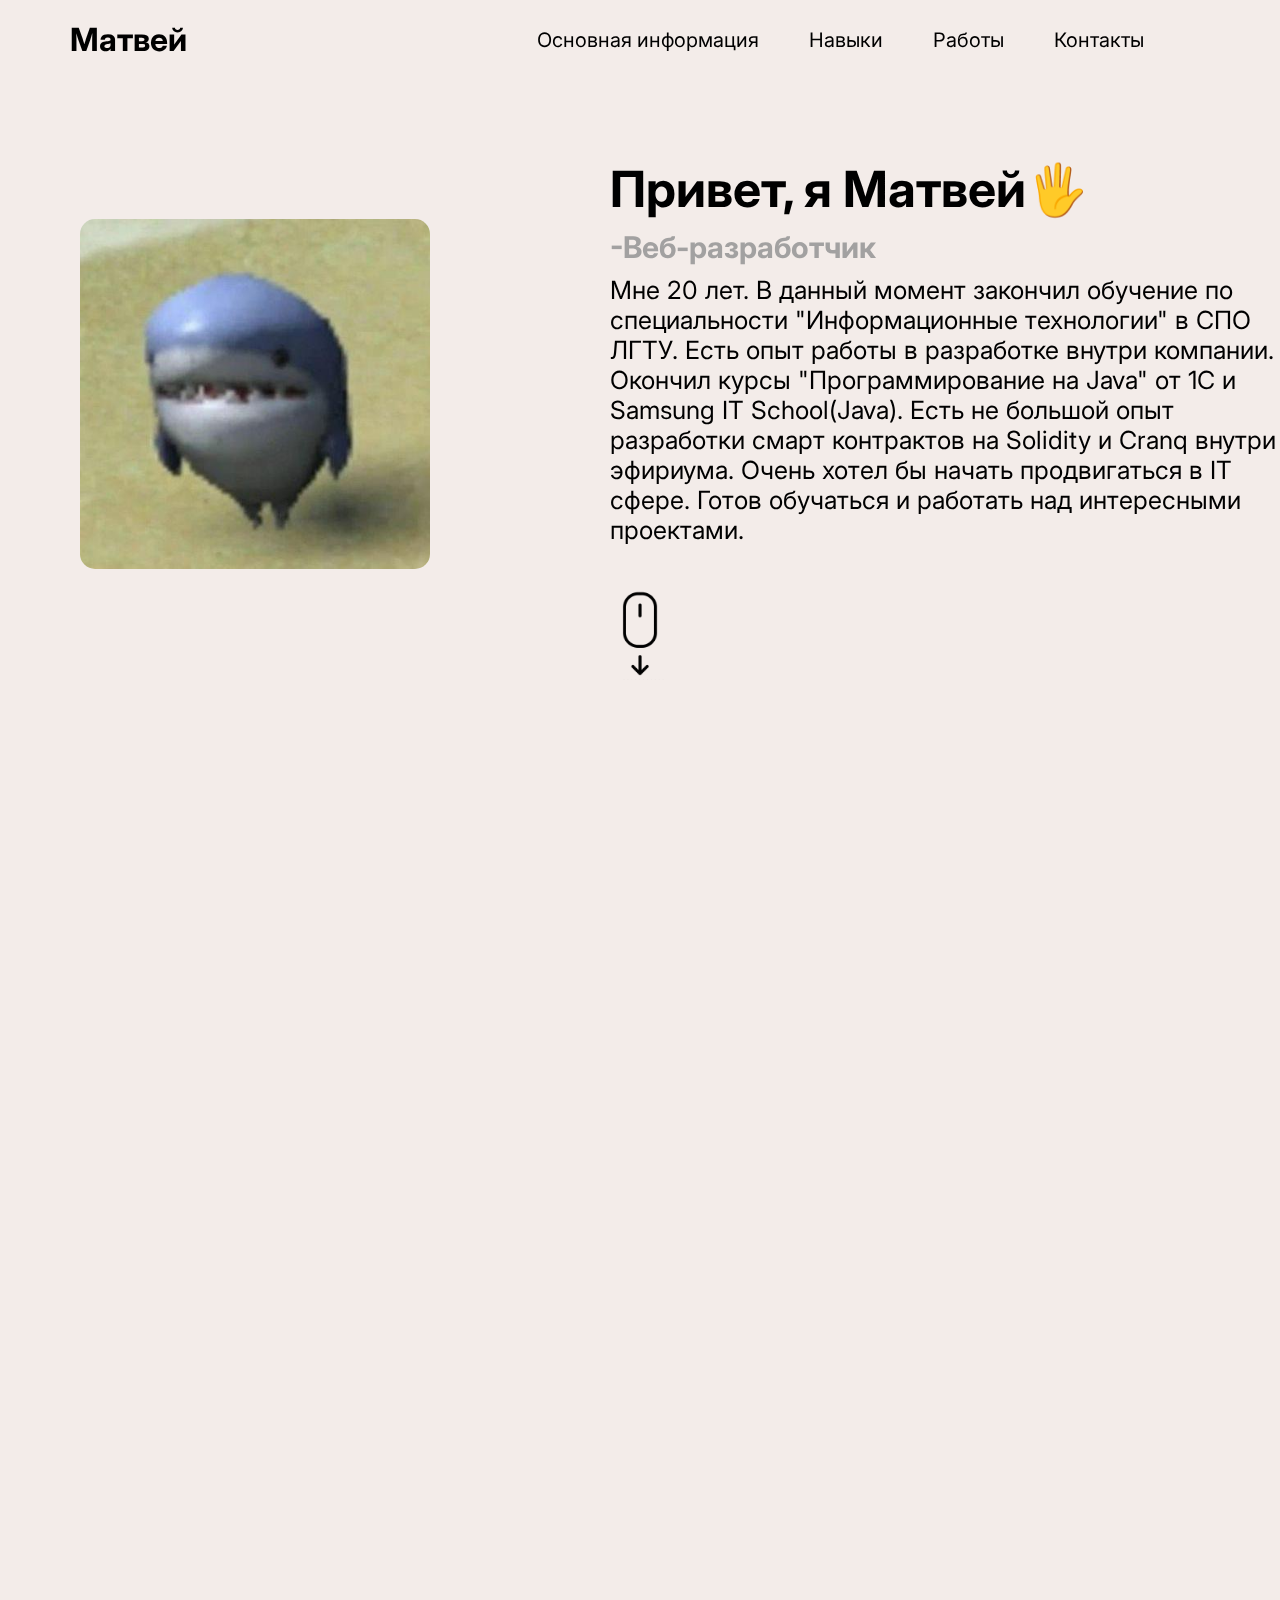
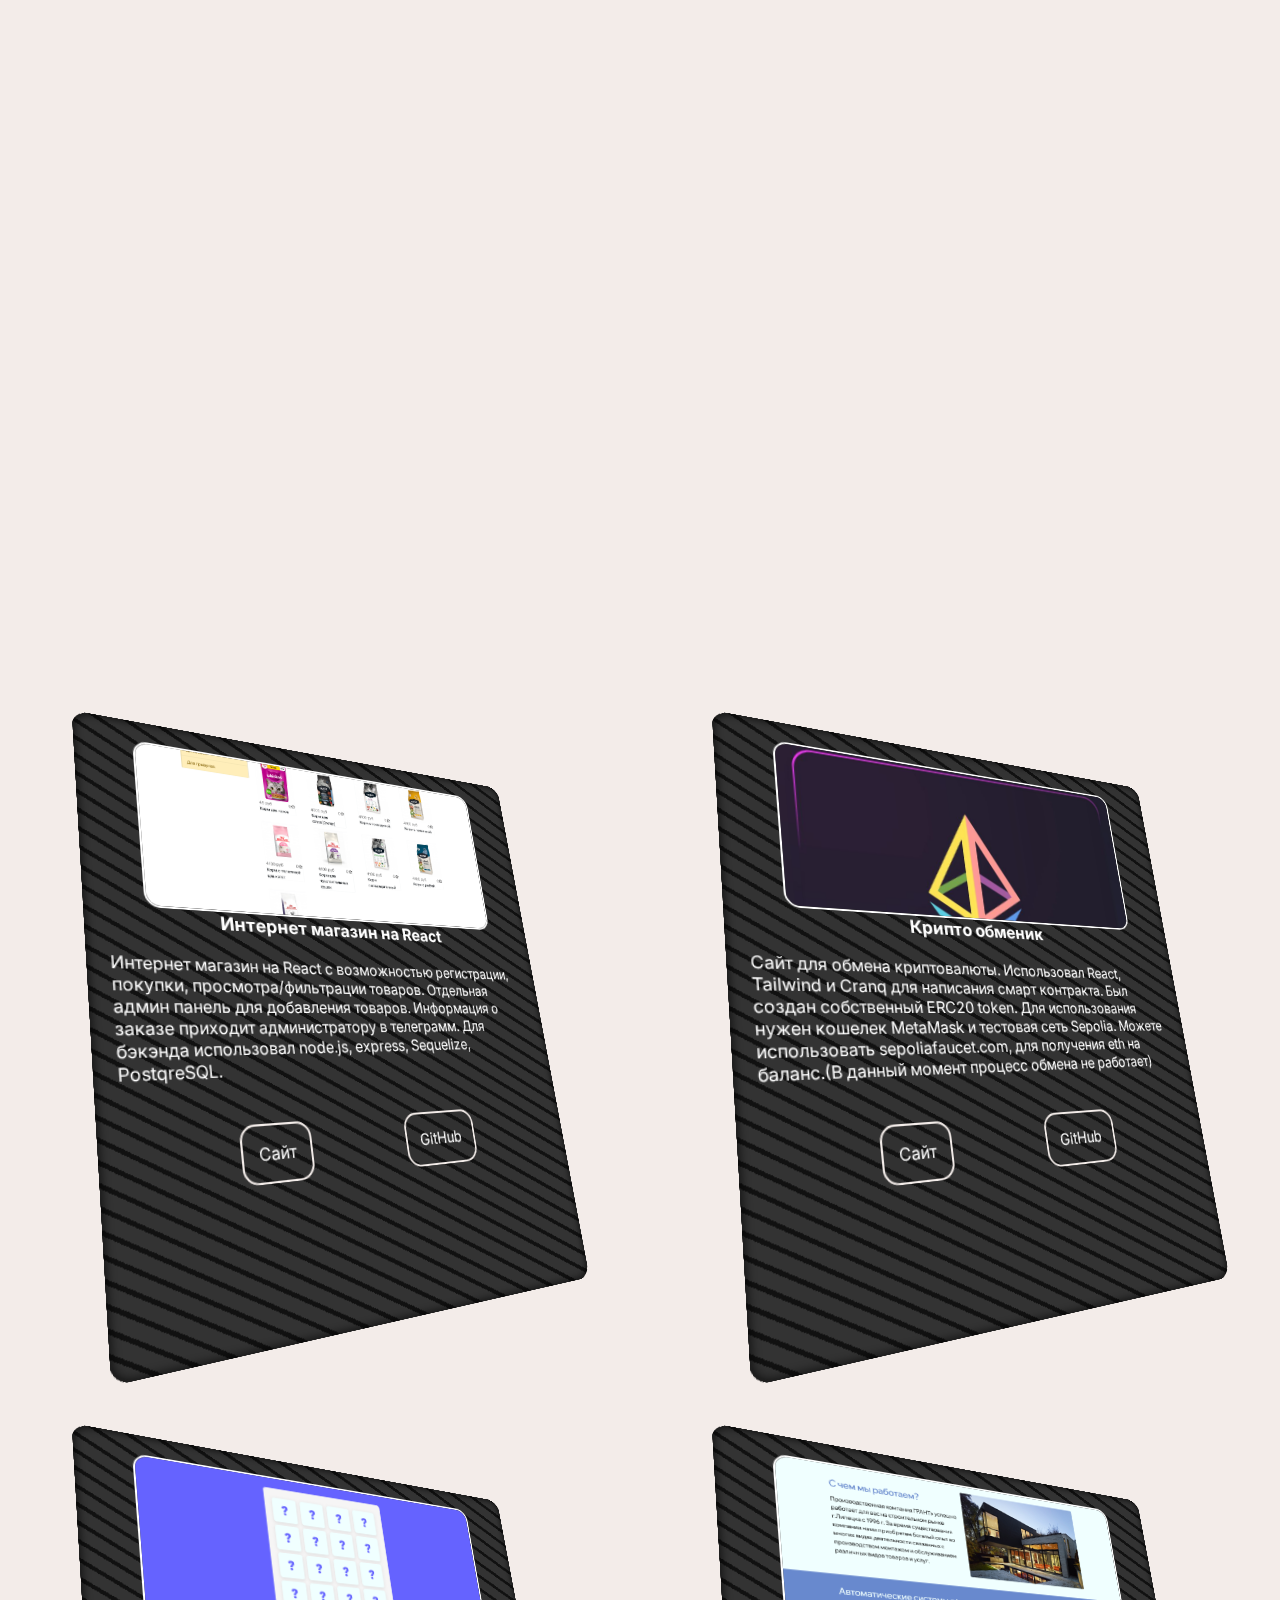
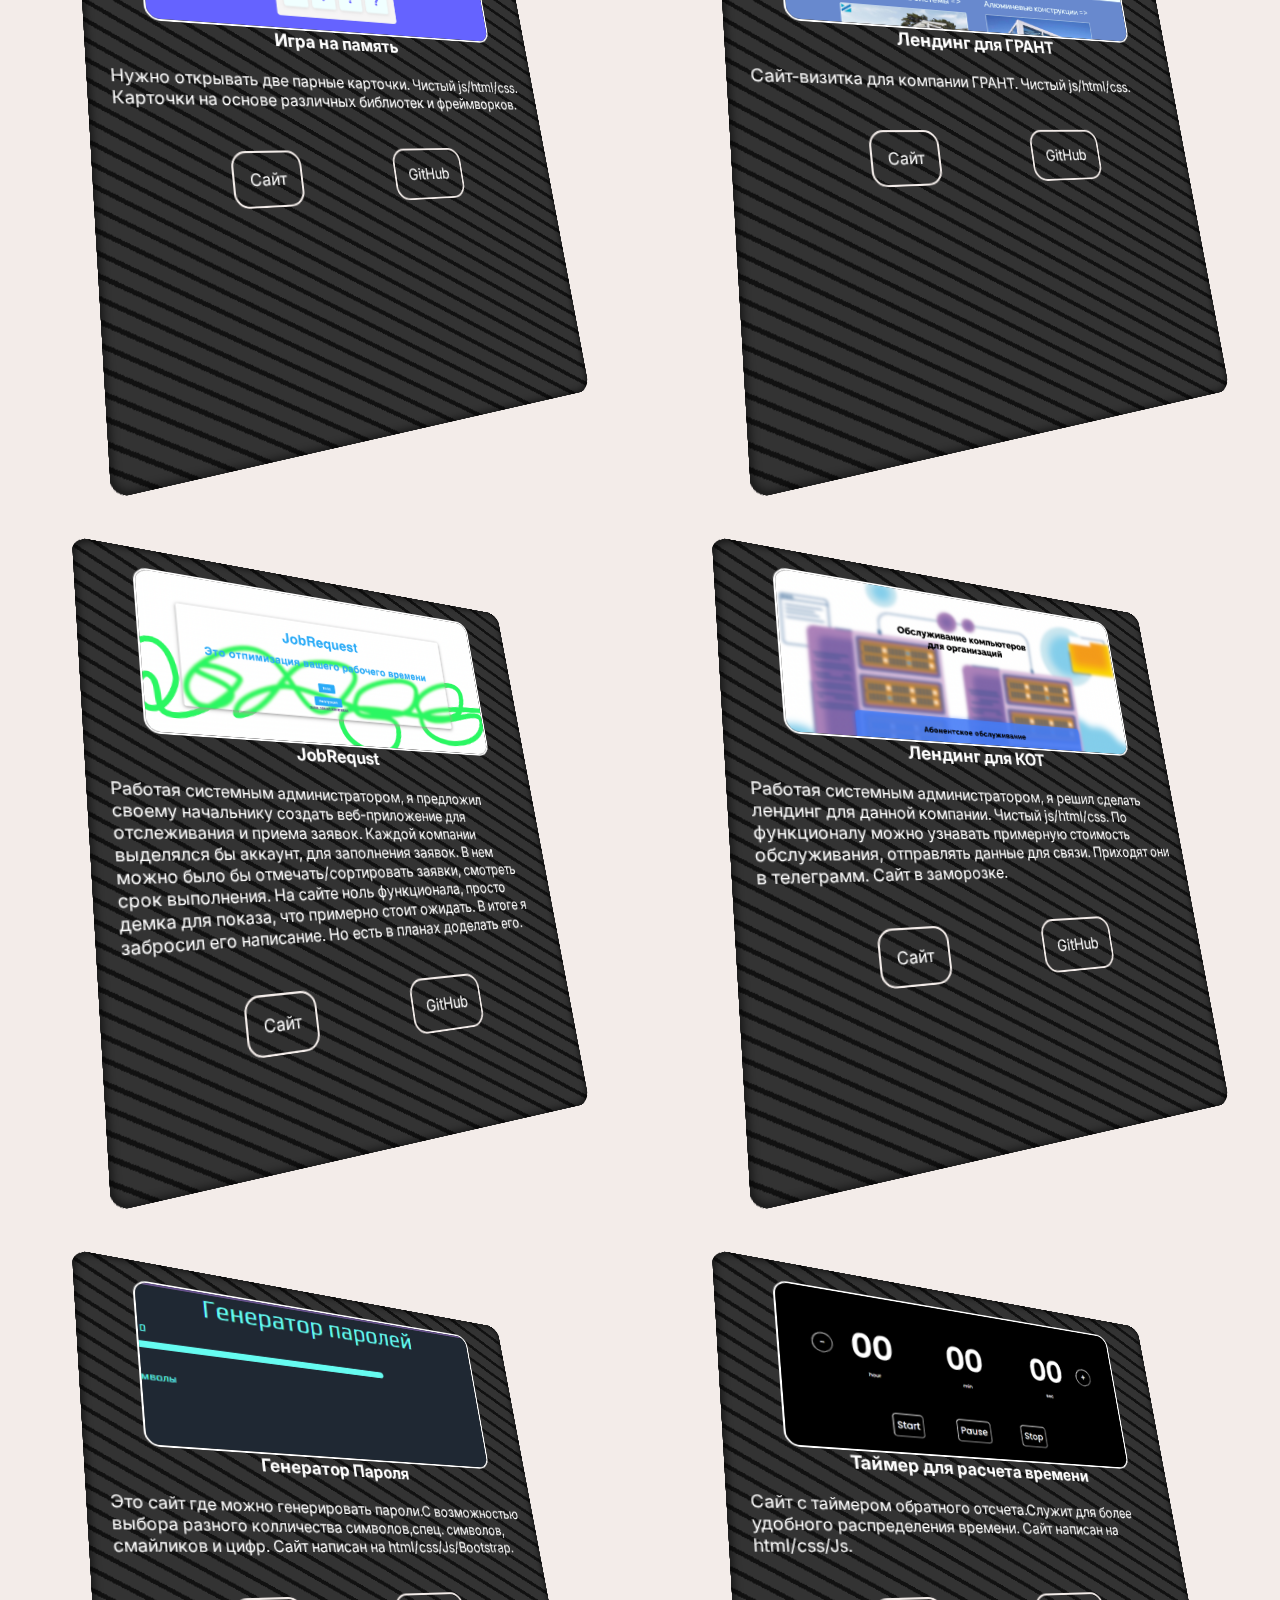
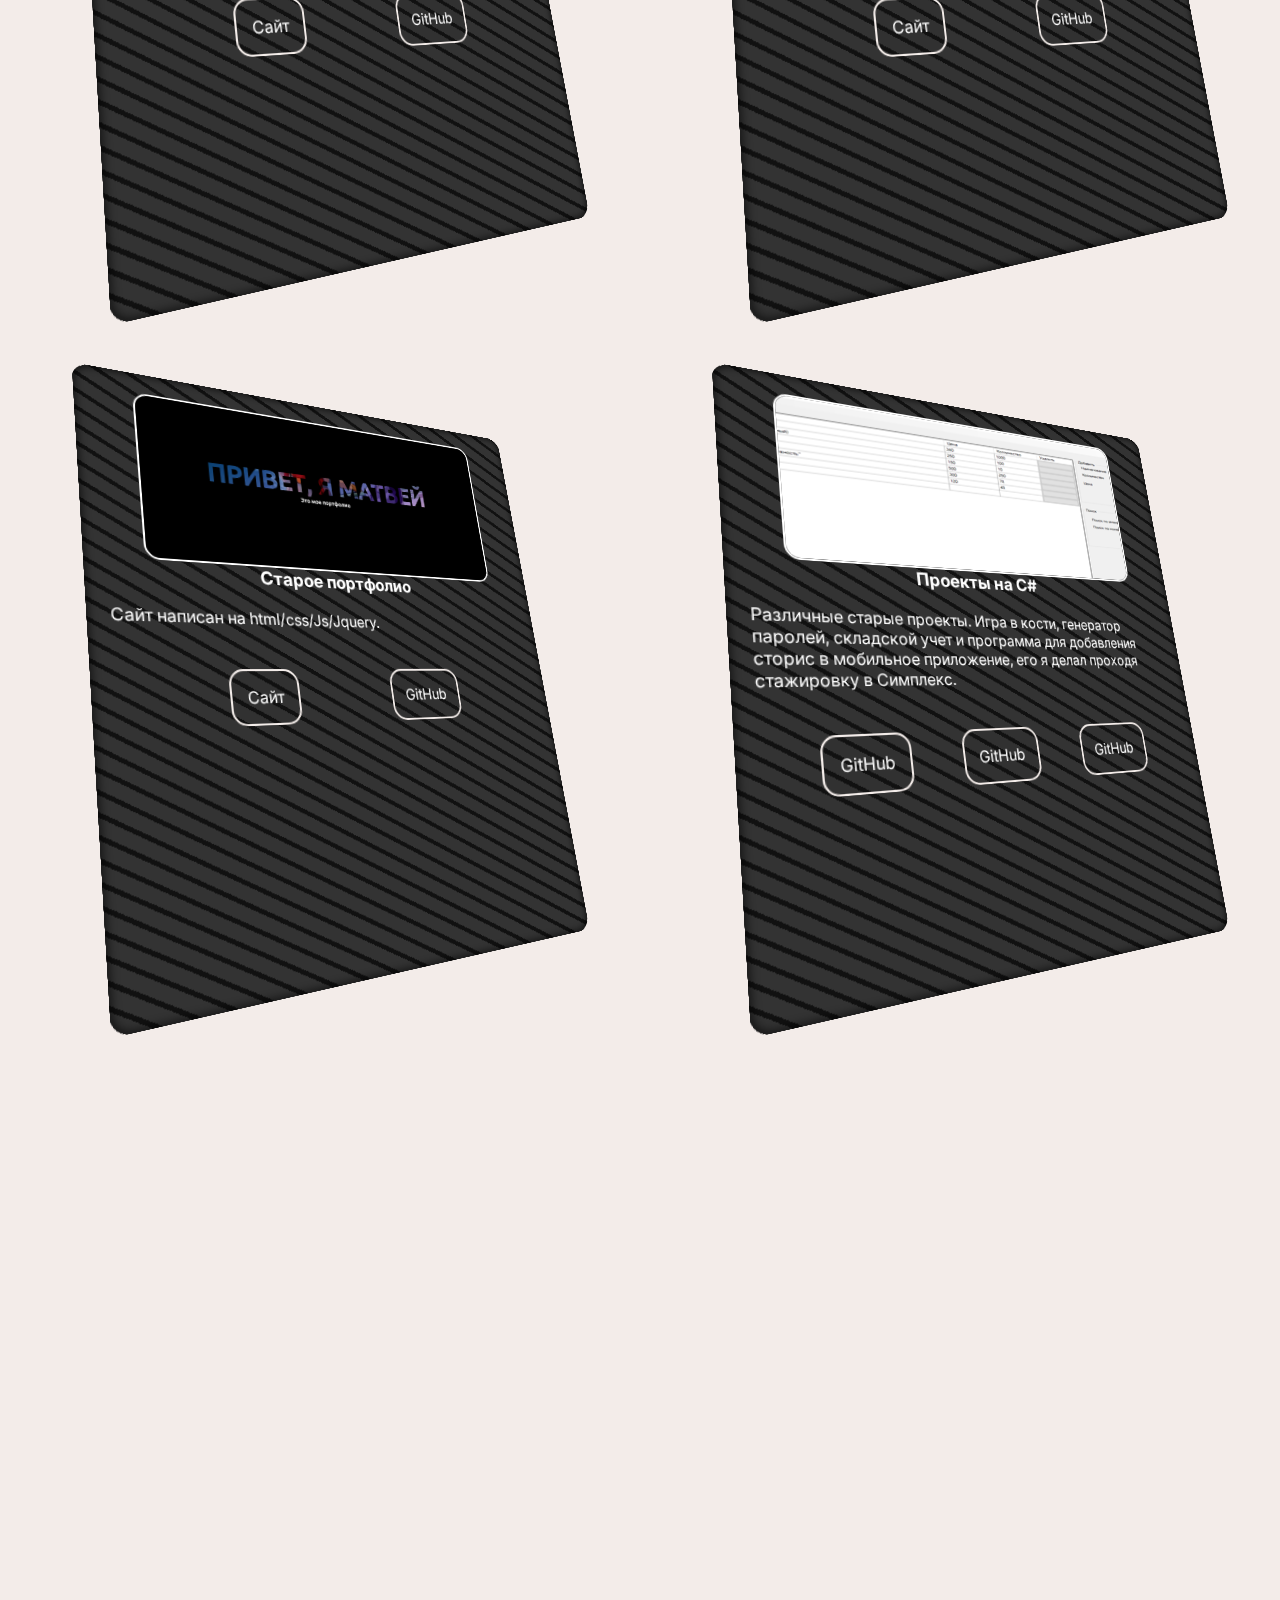
==== index.html @ d2fb476e "My portfilio" ====
<!DOCTYPE html>
<html lang="en">
    <head>
        <meta charset="UTF-8">
        <meta name="viewport" content="width=device-width, initial-scale=1.0">
        <title>Портфолио</title>
        <link rel="icon" href="/image/shark.ico" type="image/x-icon">
        <link rel="shortcut icon" href="/image/shark.ico" type="image/x-icon">
        <link rel="stylesheet" href="/style.css">
        <link rel="preconnect" href="https://fonts.googleapis.com">
        <link rel="preconnect" href="https://fonts.gstatic.com" crossorigin>
        <link href="https://fonts.googleapis.com/css2?family=Inter:wght@500&display=swap" rel="stylesheet">
        <link href="https://unpkg.com/aos@2.3.1/dist/aos.css" rel="stylesheet">
        <script src="https://unpkg.com/aos@2.3.1/dist/aos.js"></script>
    </head>
    <body>
        <header class="header"  data-aos="fade-down" >
          
          <nav class="nav">   
            <ul class="h_ul">
            <h1>Матвей</h1>
            <li class="down__line"><a href="#info" id="style-2" data-replace="Основная информация"><span>Основная информация</span></a></li>
            <li><a href="#stack" id="style-2" data-replace="Навыки"><span>Навыки</span></a></li>
            <li><a href="#petproject" id="style-2" data-replace="Работы"><span>Работы</span></a></li>
            <li><a href="#contact" id="style-2" data-replace="Контакты"><span>Контакты</span></a></li>    
        </ul>
        
      </nav>
      <div class="burger">
        <span></span>
      </div>
        
         
        </header>
        <main>
            <div class="wrapper">
                <div class="about" id="info" >
                    <div data-aos="flip-left" class="about__images">
                        <img   src="/image/shark.jpeg" alt="">
                    </div>
                    <div  data-aos="flip-right" class="about__text">
                        <h1 >Привет, я Матвей🖐️</h1>
                        <h3>-Веб-разработчик</h3>
                        <p>Мне 20 лет. В данный момент закончил обучение по специальности "Информационные технологии" в СПО ЛГТУ.
                           Есть опыт работы в разработке внутри компании. 
                           Окончил курсы "Программирование на Java" от 1С и Samsung IT School(Java).
                           Есть не большой опыт разработки смарт контрактов на Solidity и Cranq внутри эфириума. Очень хотел бы начать
                           продвигаться в IT сфере. Готов обучаться и работать над интересными проектами.</p>
                    </div>
                </div>
                <div class="images__scroll">  
                    <img src="/image/scrolldown.png" alt="">
                </div>
                <div class="stack__container">
                    <div class="stack" id="stack" >
                    <div data-aos="zoom-in" class="stack__title">
                        <h1>Навыки</h1>
                    </div>
                    <div class="card__wrapper">
                        <div  data-aos="fade-down-right" class="stackcard__web">
                         <h3>Веб</h3>
                         <ul>
                            <li> <img class="checkmark" src="/image/checkmark.png" alt=""> HTML</li>
                            <li><img class="checkmark" src="/image/checkmark.png" alt=""> CSS</li>
                            <li><img class="checkmark" src="/image/checkmark.png" alt=""> JavaScript</li>
                            <li><img class="checkmark" src="/image/checkmark.png" alt=""> React</li>
                            <li><img class="checkmark" src="/image/checkmark.png" alt=""> Bootstrap</li>
                            <li><img class="checkmark" src="/image/checkmark.png" alt=""> Jquery</li>
                         </ul>
                        </div>
                        <div data-aos="fade-down-left" class="stackcard__other">
                            <h3>Остальное</h3>
                            <ul>
                               <li><img class="checkmark" src="/image/checkmark.png" alt=""> Firebase</li>
                               <li><img class="checkmark" src="/image/checkmark.png" alt=""> Axios</li>
                               <li><img class="checkmark" src="/image/checkmark.png" alt=""> NodeJs</li>
                               <li><img class="checkmark" src="/image/checkmark.png" alt=""> SQL</li>
                               <li><img class="checkmark" src="/image/checkmark.png" alt=""> GIT</li>
                               <li><img class="checkmark" src="/image/checkmark.png" alt=""> Solidity,Cranq</li>
                               <li><img class="checkmark" src="/image/checkmark.png" alt=""> C#,WinForms</li>
                            </ul>
                        </div>
                    </div>
               
                    </div>
                </div>
                <div class="work__container" id="petproject">
                    <div data-aos="zoom-in" class="work__title">
                        <h1>Работы</h1>
                    </div>
                    <div class="card__wraper">
                        <div data-aos="fade-right"
                        data-aos-offset="300"
                        data-aos-easing="ease-in-sine" class="card-container">
                            <div class="card">
                                <img  class="clickerM" src="/image/clicker.png" alt="">
                              <h3 class="clickerM">Кликер</h3><br>
                              <p class="clickerM">Игра кликер на React с возможностью регистрации, прокачки уровня, просмотра 
                                статистики игроков. В роли БД использовался Firebase.</p>
                                <div class="button__card">
                                    <a target="_blank" href="https://dmitee.github.io/"> Сайт </a>
                                    <a target="_blank" href="https://github.com/DMiteE/DMiteE.github.io">GitHub</a>
                                  </div>
                              <div class="layers">
                                <div class="layer"></div>
                                <div class="layer"></div>
                                <div class="layer"></div>
                                <div class="layer"></div>
                                <div class="layer"></div>
                                <div class="layer"></div>
                                <div class="layer"></div>
                                <div class="layer"></div>
                                <div class="layer"></div>
                                <div class="layer"></div>   
                              </div>
                            </div> 
                          </div>
    
                          <div data-aos="fade-left"
                          data-aos-offset="300"
                          data-aos-easing="ease-in-sine" class="card-container">
                            <div class="card">
                                <img src="/image/metCount.png" alt="">
                              <h3>Учет металла для <br>
                            пункта металлалома</h3><br>
                              <p>Веб-приложение на React для учета металла, в нем пользователь добавляет данные об принятом металле
                                , после автоматически вычисляется масса нетто, цена металла и выводится в таблицу.(Логин:qwe123123@gmail.com, 
                                Пароль:qwe123123). Создавать новых пользователей может только администратор. В роли БД использовался Firebase.</p>
                              <div class="button__card">
                                <a target="_blank" href="https://deadsssxq.github.io/">Сайт</a>
                                <a target="_blank" href="https://github.com/deadsssxq/deadsssxq.github.io">GitHub</a>
                              </div>
                              <div class="layers">
                                <div class="layer"></div>
                                <div class="layer"></div>
                                <div class="layer"></div>
                                <div class="layer"></div>
                                <div class="layer"></div>
                                <div class="layer"></div>
                                <div class="layer"></div>
                                <div class="layer"></div>
                                <div class="layer"></div>
                                <div class="layer"></div>   
                              </div>
                            </div> 
                          </div>
    
    
                          <div class="card-container">
                            <div class="card">
                                <img src="/image/shopimage/mainpagecard.png" alt="">
                              <h3>Интернет магазин
                              на React</h3><br>
                              <p>Интернет магазин на React с возможностью регистрации, покупки, просмотра/фильтрации товаров.
                                 Отдельная админ панель для добавления товаров. Информация о заказе приходит
                                 администратору в телеграмм. Для бэкэнда использовал node.js, express, Sequelize, PostqreSQL.</p>
                                <div class="button__card">
                                    <a  href="/petshop.html">Сайт</a>
                                    <a target="_blank" href="https://github.com/DMiteE/PetShop">GitHub</a>
                                  </div>
                              <div class="layers">
                                <div class="layer"></div>
                                <div class="layer"></div>
                                <div class="layer"></div>
                                <div class="layer"></div>
                                <div class="layer"></div>
                                <div class="layer"></div>
                                <div class="layer"></div>
                                <div class="layer"></div>
                                <div class="layer"></div>
                                <div class="layer"></div>   
                              </div>
                            </div> 
                          </div>
    
                          <div class="card-container">
                            <div class="card">
                                <img src="/image/сryptos.jpeg" alt="">
                              <h3>Крипто обменик</h3><br>
                              <p>Сайт для обмена криптовалюты. Использовал React, Tailwind и Cranq для написания смарт 
                                контракта. Был создан собственный ERC20 token. Для использования нужен кошелек
                                 MetaMask и тестовая сеть Sepolia. Можете использовать sepoliafaucet.com, для 
                                 получения eth на баланс.(В данный момент процесс обмена не работает)
                              </p>
                                <div class="button__card">
                                    <a target="_blank" href="https://dmitee.github.io/Cryptos/">Сайт</a>
                                    <a target="_blank" href="https://github.com/DMiteE/Cryptos">GitHub</a>
                                  </div>
                              <div class="layers">
                                <div class="layer"></div>
                                <div class="layer"></div>
                                <div class="layer"></div>
                                <div class="layer"></div>
                                <div class="layer"></div>
                                <div class="layer"></div>
                                <div class="layer"></div>
                                <div class="layer"></div>
                                <div class="layer"></div>
                                <div class="layer"></div>   
                              </div>
                            </div> 
                          </div>
    
                          <div class="card-container">
                            <div class="card">
                                <img src="/image/memorygame.png" alt="">
                              <h3>Игра на память</h3><br>
                              <p>Нужно открывать две парные карточки. Чистый js/html/css. Карточки на основе различных
                                библиотек и фреймворков.
                              </p>
                                <div class="button__card">
                                    <a target="_blank" href="https://dmitee.github.io/Memory-Game/">Сайт</a>
                                    <a target="_blank" href="https://github.com/DMiteE/Memory-Game">GitHub</a>
                                  </div>
                              <div class="layers">
                                <div class="layer"></div>
                                <div class="layer"></div>
                                <div class="layer"></div>
                                <div class="layer"></div>
                                <div class="layer"></div>
                                <div class="layer"></div>
                                <div class="layer"></div>
                                <div class="layer"></div>
                                <div class="layer"></div>
                                <div class="layer"></div>   
                              </div>
                            </div> 
                          </div>
                          <div class="card-container">
                            <div class="card">
                                <img src="/image/grant.png" alt="">
                              <h3>Лендинг для ГРАНТ</h3><br>
                              <p>Сайт-визитка для компании ГРАНТ. Чистый js/html/css.
                              </p>
                                <div class="button__card">
                                    <a target="_blank" href="https://dmitee.github.io/Grant-site/">Сайт</a>
                                    <a target="_blank" href="https://github.com/DMiteE/Grant-site">GitHub</a>
                                  </div>
                              <div class="layers">
                                <div class="layer"></div>
                                <div class="layer"></div>
                                <div class="layer"></div>
                                <div class="layer"></div>
                                <div class="layer"></div>
                                <div class="layer"></div>
                                <div class="layer"></div>
                                <div class="layer"></div>
                                <div class="layer"></div>
                                <div class="layer"></div>   
                              </div>
                            </div> 
                          </div>
                          <div class="card-container">
                            <div class="card">
                                <img src="/image/JobRequest.png" alt="">
                              <h3>JobRequst</h3><br>
                              <p>Работая системным администратором, я предложил своему начальнику создать веб-приложение для 
                                отслеживания и приема заявок. Каждой компании выделялся бы аккаунт, для заполнения заявок.
                                 В нем можно было бы отмечать/сортировать заявки, смотреть срок выполнения. На сайте ноль функционала, просто демка для показа, 
                                что примерно стоит ожидать. В итоге я забросил его написание. Но есть в планах доделать его.

                              </p>
                                <div class="button__card">
                                    <a target="_blank" href="https://dmitee.github.io/JobRequstForKOT_demo/">Сайт</a>
                                    <a target="_blank" href="https://github.com/DMiteE/JobRequstForKOT_demo">GitHub</a>
                                  </div>
                              <div class="layers">
                                <div class="layer"></div>
                                <div class="layer"></div>
                                <div class="layer"></div>
                                <div class="layer"></div>
                                <div class="layer"></div>
                                <div class="layer"></div>
                                <div class="layer"></div>
                                <div class="layer"></div>
                                <div class="layer"></div>
                                <div class="layer"></div>   
                              </div>
                            </div> 
                          </div>
                          <div class="card-container">
                            <div class="card">
                                <img src="/image/KOT.png" alt="">
                              <h3>Лендинг для КОТ</h3><br>
                              <p>Работая системным администратором, я решил сделать лендинг для данной компании. Чистый js/html/css.
                                 По функционалу можно узнавать примерную стоимость 
                                обслуживания, отправлять данные для связи. Приходят они в телеграмм. Сайт в заморозке.
                              </p>
                                <div class="button__card">
                                    <a target="_blank" href="https://dmitee.github.io/kot_landing/">Сайт</a>
                                    <a target="_blank" href="https://github.com/DMiteE/kot_landing">GitHub</a>
                                  </div>
                              <div class="layers">
                                <div class="layer"></div>
                                <div class="layer"></div>
                                <div class="layer"></div>
                                <div class="layer"></div>
                                <div class="layer"></div>
                                <div class="layer"></div>
                                <div class="layer"></div>
                                <div class="layer"></div>
                                <div class="layer"></div>
                                <div class="layer"></div>   
                              </div>
                            </div> 
                          </div>
                          <div class="card-container">
                            <div class="card">
                                <img src="/image/passgen.png" alt="">
                              <h3>Генератор Пароля</h3><br>
                              <p>Это сайт где можно генерировать пароли.С возможностью выбора разного 
                                колличества символов,спец. символов, смайликов и цифр. Сайт написан на html/css/Js/Bootstrap.
                              </p>
                                <div class="button__card">
                                    <a target="_blank" href="https://dmitee.github.io/passGens/">Сайт</a>
                                    <a target="_blank" href="https://github.com/DMiteE/passGens">GitHub</a>
                                  </div>
                              <div class="layers">
                                <div class="layer"></div>
                                <div class="layer"></div>
                                <div class="layer"></div>
                                <div class="layer"></div>
                                <div class="layer"></div>
                                <div class="layer"></div>
                                <div class="layer"></div>
                                <div class="layer"></div>
                                <div class="layer"></div>
                                <div class="layer"></div>   
                              </div>
                            </div> 
                          </div>
                          <div class="card-container">
                            <div class="card">
                                <img src="/image/timerimage.png" alt="">
                              <h3>Таймер для расчета времени</h3><br>
                              <p>Сайт с таймером обратного отсчета.Служит для более удобного распределения времени. Сайт написан на html/css/Js.
                              </p>
                                <div class="button__card">
                                    <a target="_blank" href="https://dmitee.github.io/TimeManage/">Сайт</a>
                                    <a target="_blank" href="https://github.com/DMiteE/TimeManage">GitHub</a>
                                  </div>
                              <div class="layers">
                                <div class="layer"></div>
                                <div class="layer"></div>
                                <div class="layer"></div>
                                <div class="layer"></div>
                                <div class="layer"></div>
                                <div class="layer"></div>
                                <div class="layer"></div>
                                <div class="layer"></div>
                                <div class="layer"></div>
                                <div class="layer"></div>   
                              </div>
                            </div> 
                          </div>

                          <div class="card-container">
                            <div class="card">
                                <img src="/image/oldportfolio.png" alt="">
                              <h3>Старое портфолио</h3><br>
                              <p>Сайт написан на html/css/Js/Jquery.
                              </p>
                                <div class="button__card">
                                    <a target="_blank" href="https://dmitee.github.io/Portfolio/">Сайт</a>
                                    <a target="_blank" href="https://github.com/DMiteE/Portfolio">GitHub</a>
                                  </div>
                              <div class="layers">
                                <div class="layer"></div>
                                <div class="layer"></div>
                                <div class="layer"></div>
                                <div class="layer"></div>
                                <div class="layer"></div>
                                <div class="layer"></div>
                                <div class="layer"></div>
                                <div class="layer"></div>
                                <div class="layer"></div>
                                <div class="layer"></div>   
                              </div>
                            </div> 
                          </div>

                          <div class="card-container">
                            <div class="card">
                                <img src="/image/warehouse.png" alt="">
                              <h3>Проекты на C#</h3><br>
                              <p>Различные старые проекты. Игра в кости, генератор паролей, складской 
                                учет и программа для добавления сторис в мобильное приложение,
                                 его я делал проходя стажировку в Симплекс. 
                              </p>
                                <div class="button__card">
                         
                                    <a target="_blank" href="https://github.com/DMiteE/PassGen">GitHub</a>
                                    <a target="_blank" href="https://github.com/DMiteE/Dice">GitHub</a>
                                    <a target="_blank" href="https://github.com/DMiteE/Warehouse">GitHub</a>
                                  </div>
                              <div class="layers">
                                <div class="layer"></div>
                                <div class="layer"></div>
                                <div class="layer"></div>
                                <div class="layer"></div>
                                <div class="layer"></div>
                                <div class="layer"></div>
                                <div class="layer"></div>
                                <div class="layer"></div>
                                <div class="layer"></div>
                                <div class="layer"></div>   
                              </div>
                            </div> 
                          </div>

                    </div>
                </div>
               
                <div data-aos="zoom-out-up" class="contact__wrapper" id="contact" >
                    <div class="contact__text">
                        <h1>Контакты</h1>
                        <p>Ниже представлена моя контактная информация. Предпочитаемым способом связи является телеграмм.</p>
                    </div>
                    <div class="line"></div>
                    <div class="contact" id="contact">
                        <ul>
                            <li><a href="https://t.me/sharkyy1" target="_blank">@Telegram</a></li>
                            <li><a href="#">matveychernaev21@gmail.com</a></li>
                            <li><a href="https://github.com/DMiteE" target="_blank">GitHub</a></li>
                        </ul>
                    </div>              
                  
                </div>
                
               
            </div>
            
        </main>
        <script src="/script.js"></script>
    </body>
    <script>
        AOS.init();
    </script>
   
</html>
---- style.css ----
*{
    font-family: 'Inter', sans-serif;
    margin: 0px;
    padding: 0px;
    box-sizing: border-box;
}

:root {
    --main-width: 1200px;
  }

body{
    background: #F3ECE9;

}
header{
    max-width: var(--main-width);
    margin: 0px auto;
    margin-top: 20px;
    display: flex;
    justify-content: space-between;
    align-items: flex-end;
}


header h1{
    display: inline;
    margin-right: 300px;
    margin-left: 70px;

}

.open{
    display: flex !important;
}

header li{
    list-style-type: none;
    cursor: pointer;
    display: flex;
    margin-left: 50px;
}

header a{
    list-style-type: none;
    text-decoration: none;
    font-size: 20px;
    color: #000;
    
}
header a {
    overflow: hidden;
    position: relative;
    display: inline-block;
  }
  
  header  a::before,
  header a::after {
    content: '';
    position: absolute;
    width: 100%;
    left: 0;
  }
  header  a::before {
    background-color: #000000;
    height: 2px;
    bottom: 0;
    transform-origin: 100% 50%;
    transform: scaleX(0);
    transition: transform .3s cubic-bezier(0.76, 0, 0.24, 1);
  }
  header a::after {
    content: attr(data-replace);
    height: 100%;
    top: 0;
    transform-origin: 100% 50%;
    transform: translate3d(200%, 0, 0);
    transition: transform .3s cubic-bezier(0.76, 0, 0.24, 1);
    color: #000000;
  }
  
  header a:hover::before {
    transform-origin: 0% 50%;
    transform: scaleX(1);
  }
  header a:hover::after {
    transform: translate3d(0, 0, 0);
  }
  
  header  a span {
    display: inline-block;
    transition: transform .3s cubic-bezier(0.76, 0, 0.24, 1);
  }
  
  header  a:hover span {
    transform: translate3d(-200%, 0, 0);
  }

.h_ul{
    padding-left: 0;
    display: flex;
    justify-content: space-between;
    align-items: center;
}

.burger{
    display: none;
    position: relative;
    z-index: 51;
    align-items: center;
    justify-content: flex-end;
    width: 30px;
    height: 18px;
}

.burger span{
    height: 2px;
    width: 80%;
    transform: scale(1);
    background-color:#000;
}

.burger::before, .burger::after{
    content: "";
    position: absolute;
    height: 2px;
    width: 100%;
    background-color:#000;
    transition: all 0.3s ease 0s;
}
.burger::before{
    top: 0;
}
.burger::after{
    bottom:0;
}
.burger.active span{
    transform: scale(0);
}

.burger.active::before{
    top:50%;
    transform: rotate(-45deg) translate(0,-50%);
}

.burger.active::after{
    bottom:50%;
    transform: rotate(45deg) translate(0,50%);
}



.circle img {
    margin: 0 auto;
    width: 70px; 
    height: 70px;
    object-fit: cover;
}
.circle{
    width: 100px; 
    height: 100px;
    border-radius: 50%;
    -moz-border-radius: 50%;
    -webkit-border-radius: 50%;
    -khtml-border-radius: 50%;
}
.about{
    max-width: var(--main-width);
    margin: 0px auto;
    margin-top: 100px;
    display: flex;
}
.about__images img{
    width: 350px;
    justify-self: center;
    border-radius: 15px;
    background-size: cover;
    box-shadow: inset 0 0 0 9px rgb(255 255 255/ 30%);
    order: 1;
    animation: img_animate 6s ease-in-out infinite 1s;
}

@keyframes img_animate {
    0%{
        border-radius: 60% 40% 30% 70%/60% 30% 70% 40%
    }
    50%{
        border-radius: 30% 60% 70% 40%/50% 60% 30% 60%
    }
    100%{
        border-radius: 60% 40% 30% 70%/60% 30% 70% 40%
    }
    
}

.about__images{
    display: inline;
    margin: 60px 80px 0px 80px;
}

.about__text{
    display: inline;
    margin: 0px 0px 0px 100px;
}
.about__text h1{
    margin-bottom: 10px;
    font-size: 50px;
}
.about__text h3{
    margin-bottom: 10px;
    font-size: 30px;
    color: rgba(152, 152, 152, 0.897);
}
.about__text a{
    color: #000;
}
.about__text p{
    font-size: 25px;
}
.images__scroll{
    margin-bottom: 200px;
}

.images__scroll img{
    width: 100px;
    position: relative;
    display: flex;
    margin: 0 auto;
    justify-content: center;
    align-items: center;
    margin-top: 10px;
    animation: jump .7s linear alternate infinite;
}

@keyframes jump {
    0%   {transform: translate3d(0,0,0)}
    40%  {transform: translate3d(0,10%,0)}
    100% {transform: translate3d(0,50%,0)}
  }

.stack__container{


}
.top__burger {
    position: relative;
    top: 400px;
}

.stack{
    max-width: var(--main-width);
    margin: 0px auto;
    margin-top: 100px;
    display:flex;
    flex-direction: column
}

.stack__title h1{
    font-size: 40px;
    margin-bottom: 100px;
}
.stack__title{
    position: relative;
    margin: 0 auto;
    justify-content: center;
    align-items: center;
}

.card__background img{
    filter: invert(0.1);
    width: 250px;
    height: 200px;
    
}
.card__wrapper{
    display: inline-flex;
    position: relative;
}

.stackcard__web{
    width: 500px;
    height: 320px;
    background: rgb(25, 25, 25);
    background-image:linear-gradient(rgba(255, 255, 255, 0.075), rgba(255, 255, 255, 0.021)),
    url(/image/Grid_3.png);
    background-size: cover;
    border-radius: 20px;
    margin-right: 200px;
}

.stackcard__other{
    width: 500px;
    height: 320px;
    background: rgb(25, 25, 25);
    background-image:linear-gradient(rgba(255, 255, 255, 0.075), rgba(255, 255, 255, 0.021)),
    url(/image/Grid_3.png);
    background-size: cover;
    border-radius: 20px
}

.stackcard__web:hover,.stackcard__other:hover{
    box-shadow: 0 0 20px rgba(0, 0, 0, 0.551);
}

.stackcard__web h3{
    color:#F3ECE9;
    font-size:30px;
    position: relative;
    margin: 0 auto;
    justify-content: center;
    align-items: center;
    display: flex;
    margin: 10px 0px 10px 0px;
}

.stackcard__other h3{
    color:#F3ECE9;
    font-size:30px;
    position: relative;
    margin: 0 auto;
    justify-content: center;
    align-items: center;
    display: flex;
    margin: 10px 0px 10px 0px;
}

.stackcard__web li, .stackcard__other li{
    list-style-type: none;
    color: #F3ECE9;
    font-size: 25px;
    margin-left: 20px;
}

.checkmark{
    width: 30px;
    filter: invert(1);
    position: relative;
    top: 6px;
}

.work__container{
    max-width: var(--main-width);
    margin: 0px auto;
    margin-top: 100px;
    display:flex;
    flex-direction: column

}
.card-container {
    perspective: 50em;
    margin-top: 30px;
    margin-bottom: 100px;
    margin-left: 60px;
    .card:nth-child(1) {
      --bi: repeating-linear-gradient(30deg, #111 0 0.25em, #333 0 1em);
    }
    .card:nth-child(2) {
      --bi: linear-gradient(#555 5em, #0000 3em),
        linear-gradient(60deg, #880e4f, #1a237e);
    }
  }
  
  .card {
    position: relative;
    width: 507px;
    height: 583px;
    padding: 20px;
    color: #fff;
    transform: rotateY(30deg) rotateX(15deg);
    transform-style: preserve-3d;
    transition: transform 1s;
  
    &:hover {
      transform: rotateY(4deg) rotateX(4deg);
    }
  }
  
  .layers {
    position: absolute;
    left: 0;
    top: 0;
    width: 100%;
    height: 100%;
    transform-style: preserve-3d;
    z-index: -1;
  }
  
  .layer {
    position: absolute;
    left: 0;
    top: 0;
    width: 100%;
    height: 100%;
    border-radius: 1em;
    background-image: var(--bi);
    transform: translateZ(var(--tz));
    box-shadow: 0 0 0.5em #000d inset;
  
    .layer:last-child {
      box-shadow: 0 0 0.5em #000d inset, 0 0 5px #000;
    }
  }

  .card button{
    width: 80px;
    height: 40px;
    border-radius: 20px;
    border-color: #F3ECE9;
    background:#0000000b;
    margin: 12px;
  }
  .button__card a{
    color:#F3ECE9;
    text-decoration: none;
    border: 2px solid white;
    padding: 15px;
    border-radius: 15px;
    border-color: #F3ECE9;
    background:#0000000b;
  }
  .card a{
    color: white;

  }
  .clickerM{
    margin-top: 80px;
  }

  .button__card{
    width: 467px;
    display: inline-flex;
    position: relative;
    justify-content: space-evenly;
}

  .card a:hover{
    background:#F3ECE9;
    color:rgb(25, 25, 25);
    border-color: rgb(25, 25, 25);
  }
  
  .card p{
    margin-bottom: 40px;
  }

  .card img{
    width: 400px;
    height: 170px;
    object-fit: cover;
    border: 2px solid white;
    border-radius: 15px;
    display: flex;
    margin: 0px auto;
  }

  .card h3{
    position: relative;
    margin: 0 auto;
    justify-content: center;
    align-items: center;
    display: flex;
    
  }
  
  .work__title{
    position: relative;
    margin: 0 auto;
  }

  .work__title h1{
    font-size: 40px;
    margin-bottom: 80px; 
  }
  .card__wraper{
    display: inline-flex;
    position: relative;
    flex-wrap: wrap;
    justify-content: space-around;
  }

  .slider__wrapper{
    max-width: var(--main-width);
    margin: 0 auto;
    margin-top: 50px;
  }
  .info__wrapper{
    max-width: var(--main-width);
    margin: 0 auto;
    margin-top: 50px;
  }
  .swiper-button-next, .swiper-button-prev {
  
    color: black;
}

  .swiper {
    width: 100%;
    height: 100%;
  }

  .swiper-slide {
    text-align: center;
    font-size: 18px;
    background:#F3ECE9;
    display: flex;
    justify-content: center;
    align-items: center;
  }

  .swiper-slide img {
    display: block;
    width: 100%;
    height: 100%;
    object-fit: cover;
    border-radius: 20px
  }

  .swiper {
    margin-left: auto;
    margin-right: auto;
  }
  .line {
    border-bottom: 2px solid black; 
    width: 80%;
    margin: 0 auto;
   }

  .contact__wrapper{
    max-width: var(--main-width);
    margin: 0 auto;
    margin-top: 200px;
  }

  .contact__text {
    position: relative;
    display: flex;
    margin: 0 auto;
    justify-content: center;
    align-items: center;
    flex-direction: column;
  }
  .contact__text h1{
    margin-bottom: 50px;
  }
  .contact__text p{
    font-size: 20px;
    margin-bottom: 20px;
  }

  .contact ul{
    padding-left: 0;
    display: flex;
    justify-content: space-evenly;
    align-items: center;
  }
  .contact li{
    list-style-type: none;
    display:inline;
    margin-bottom: 50px;
    margin-top: 20px;
  }

  .contact a{
    text-decoration: none;
    color: black;
    font-size: 20px;
  }


@media all and (min-width: 1024px) and (max-width: 1280px) { 
    :root {
        --main-width: 1280px;
      }
}

@media all and (min-width: 768px) and (max-width: 1024px) {
    :root {
        --main-width: 1024;
      }
      .burger{
        display: flex;
      }
      header h1{
        display: none;
      }
      .nav{
        display: none;
        z-index: 50;
        flex-direction: column;
        position: fixed;
        width: 92vw;
        height: 100vh;
        top: 0;
        bottom: 0;
        left: -10px;
        right: 30px;
        z-index: 50;
        padding: 50px 40px;
        background: #F3ECE9;
        animation: burgerAnimation 0.4s;
        margin-bottom: 500px;
      }
      .nav ul{
        flex-direction: column;
    
      }
      @keyframes burgerAnimation {
        from{opacity: 0}
        to {opacity: 1}
      }
      .about{
        max-width: var(--main-width);
        margin: 0px auto;
        margin-top: 10px;
        display: flex;
        flex-wrap: wrap;
        flex-direction: column;
        align-content: space-around;
        align-items: center;
        }
        .about__text {
            display: inline;
            margin: 0px 50px 0px 50px;
        }
        .about__text h1{
            font-size: 50px;
        }
        .about__text p{
            font-size: 30px;
        }
        .about__images img {
            width: 300px;
        }
        .card__wrapper {
            display: inline-flex;
            position: relative;
            flex-direction: column;
            flex-wrap: nowrap;
            align-content: flex-start;
        }
        .stackcard__web {
            width: 450px;
            margin: 0px auto;
            margin-bottom: 20px;
        }
        .stackcard__other {
            width: 450px;
            margin: 0px auto;
        }
        .stack__title h1 {
            font-size: 40px;
            margin-bottom: 50px;
        }
        .images__scroll {
            margin-bottom: 100px;
        }
        .contact ul {
            padding-left: 0;
            display: flex;
            flex-wrap: wrap;
            flex-direction: column;
        }
        .contact__text p {
            font-size: 20px;
            margin-bottom: 20px;
            margin-left: 10px;
            margin-right: 10px;
        }
 }

@media all and (min-width: 480px) and (max-width: 768px) {
    :root {
        --main-width: 768px;
      }
      .burger{
        display: flex;
      }
      header h1{
        display: none;
      }
      
      .nav{
        display: none;
        z-index: 50;
        flex-direction: column;
        position: fixed;
        width: 92vw;
        height: 100vh;
        top: 0;
        bottom: 0;
        left: -10px;
        right: 30px;
        z-index: 50;
        padding: 50px 40px;
        background: #F3ECE9;
        animation: burgerAnimation 0.4s;
        margin-bottom: 500px;
      }
      .nav ul{
        flex-direction: column;
    
      }
      @keyframes burgerAnimation {
        from{opacity: 0}
        to {opacity: 1}
      }
    
      .about{
        max-width: var(--main-width);
        margin: 0px auto;
        margin-top: 10px;
        display: flex;
        flex-wrap: wrap;
        flex-direction: column;
        align-content: space-around;
        align-items: center;
        }
        .about__text {
            display: inline;
            margin: 0px 50px 0px 50px;
        }
        .about__text h1{
            font-size: 50px;
        }
        .about__text p{
            font-size: 20px;
        }
        .about__images img {
            width: 200px;
        }
        .card__wrapper {
            display: inline-flex;
            position: relative;
            flex-direction: column;
            flex-wrap: nowrap;
            align-content: flex-start;
        }
        .stackcard__web {
            width: 450px;
            margin: 0px auto;
            margin-bottom: 20px;
        }
        .stackcard__other {
            width: 450px;
            margin: 0px auto;
        }
        .stack__title h1 {
            font-size: 40px;
            margin-bottom: 50px;
        }
        .images__scroll {
            margin-bottom: 100px;
        }
        .contact ul {
            padding-left: 0;
            display: flex;
            flex-wrap: wrap;
            flex-direction: column;
        }
        .contact__text p {
            font-size: 20px;
            margin-bottom: 20px;
            margin-left: 10px;
            margin-right: 10px;
        }
 }

@media all and (max-width: 480px) { 
    :root {
        --main-width: 480px;
      }

      .burger{
        display: flex;
      }
      header h1{
        display: none;
      }
      .nav{
        display: none;
        z-index: 50;
        flex-direction: column;
        position: fixed;
        width: 92vw;
        height: 100vh;
        top: 0;
        bottom: 0;
        left: -10px;
        right: 30px;
        z-index: 50;
        padding: 50px 40px;
        background: #F3ECE9;
        animation: burgerAnimation 0.4s;
        margin-bottom: 500px;
      }
      .nav ul{
        flex-direction: column;
    
      }
      @keyframes burgerAnimation {
        from{opacity: 0}
        to {opacity: 1}
      }
    .about{
    max-width: var(--main-width);
    margin: 0px auto;
    margin-top: 10px;
    display: flex;
    flex-wrap: wrap;
    flex-direction: column;
    align-content: space-around;
    align-items: center;
    }
    .about__text {
        display: inline;
        margin: 0px 20px 0px 20px;
    }
    .about__text h1{
        font-size: 35px;
    }
    .about__text p{
        font-size: 20px;
    }
    .about__images img {
        width: 200px;
    }
    .card__wrapper {
        display: inline-flex;
        position: relative;
        flex-direction: column;
        flex-wrap: nowrap;
        align-content: flex-start;
    }
    .stackcard__web {
        width: 250px;
        margin: 0px auto;
        margin-bottom: 20px;
    }
    .stackcard__other {
        width: 250px;
        margin: 0px auto;
    }
    .stack__title h1 {
        font-size: 40px;
        margin-bottom: 50px;
    }
    .images__scroll {
        margin-bottom: 100px;
    }
    .contact ul {
        padding-left: 0;
        display: flex;
        flex-wrap: wrap;
        flex-direction: column;
    }
    .contact__text p {
        font-size: 20px;
        margin-bottom: 20px;
        margin-left: 10px;
        margin-right: 10px;
    }
    .card {
        position: relative;
        width: 300px;
        height: 583px;
        padding: 20px;
        color: #fff;
        transform: rotateY(30deg) rotateX(15deg);
        transform-style: preserve-3d;
        transition: transform 1s;
    }
    .card-container {
        margin-left: 10px;
    }
    .card img {
        width: 260px;
        height: 150px;
        object-fit: cover;
        border: 2px solid white;
        border-radius: 15px;
        display: flex;
        margin: 0px auto;
    }
    .button__card {
        width: 260px;

    }
}

@media all and (max-width: 380px) { 
    :root {
        --main-width: 480px;
      }

      .burger{
        display: flex;
      }
      header h1{
        display: none;
      }
      .nav{
        display: none;
        z-index: 50;
        flex-direction: column;
        position: fixed;
        width: 100vw;
        height: 100vh;
        top: 0;
        bottom: 0;
        left: -25px;
        right: 30px;
        z-index: 50;
        padding: 50px 40px;
        background: #F3ECE9;
        animation: burgerAnimation 0.4s;
        margin-bottom: 500px;
      }
      .nav ul{
        flex-direction: column;
    
      }
      @keyframes burgerAnimation {
        from{opacity: 0}
        to {opacity: 1}
      }
    .about{
    max-width: var(--main-width);
    margin: 0px auto;
    margin-top: 10px;
    display: flex;
    flex-wrap: wrap;
    flex-direction: column;
    align-content: space-around;
    align-items: center;
    }
    .about__text {
        display: inline;
        margin: 0px 20px 0px 20px;
    }
    .about__text h1{
        font-size: 35px;
    }
    .about__text p{
        font-size: 20px;
    }
    .about__images img {
        width: 200px;
    }
    .card__wrapper {
        display: inline-flex;
        position: relative;
        flex-direction: column;
        flex-wrap: nowrap;
        align-content: flex-start;
    }
    .stackcard__web {
        width: 250px;
        margin: 0px auto;
        margin-bottom: 20px;
    }
    .stackcard__other {
        width: 250px;
        margin: 0px auto;
    }
    .stack__title h1 {
        font-size: 40px;
        margin-bottom: 50px;
    }
    .images__scroll {
        margin-bottom: 100px;
    }
    .contact ul {
        padding-left: 0;
        display: flex;
        flex-wrap: wrap;
        flex-direction: column;
    }
    .contact__text p {
        font-size: 20px;
        margin-bottom: 20px;
        margin-left: 10px;
        margin-right: 10px;
    }
    .card {
        position: relative;
        width: 300px;
        height: 583px;
        padding: 20px;
        color: #fff;
        transform: rotateY(30deg) rotateX(15deg);
        transform-style: preserve-3d;
        transition: transform 1s;
    }
    .card-container {
        margin-left: 10px;
    }
    .card img {
        width: 260px;
        height: 150px;
        object-fit: cover;
        border: 2px solid white;
        border-radius: 15px;
        display: flex;
        margin: 0px auto;
    }
    .button__card {
        width: 260px;

    }
}

@media all and (max-width: 320px) { 
    :root {
        --main-width: 480px;
      }

      .burger{
        display: flex;
      }
      header h1{
        display: none;
      }
      .nav{
        display: none;
        z-index: 50;
        flex-direction: column;
        position: fixed;
        width: 120vw;
        height: 100vh;
        top: 0;
        bottom: 0;
        left: -60px;
        right: 30px;
        z-index: 50;
        padding: 50px 40px;
        background: #F3ECE9;
        animation: burgerAnimation 0.4s;
        margin-bottom: 500px;
      }
      .nav ul{
        flex-direction: column;
    
      }
      @keyframes burgerAnimation {
        from{opacity: 0}
        to {opacity: 1}
      }
    .about{
    max-width: var(--main-width);
    margin: 0px auto;
    margin-top: 10px;
    display: flex;
    flex-wrap: wrap;
    flex-direction: column;
    align-content: space-around;
    align-items: center;
    }
    .about__text {
        display: inline;
        margin: 0px 20px 0px 20px;
    }
    .about__text h1{
        font-size: 35px;
    }
    .about__text p{
        font-size: 20px;
    }
    .about__images img {
        width: 200px;
    }
    .card__wrapper {
        display: inline-flex;
        position: relative;
        flex-direction: column;
        flex-wrap: nowrap;
        align-content: flex-start;
    }
    .stackcard__web {
        width: 250px;
        margin: 0px auto;
        margin-bottom: 20px;
    }
    .stackcard__other {
        width: 250px;
        margin: 0px auto;
    }
    .stack__title h1 {
        font-size: 40px;
        margin-bottom: 50px;
    }
    .images__scroll {
        margin-bottom: 100px;
    }
    .contact ul {
        padding-left: 0;
        display: flex;
        flex-wrap: wrap;
        flex-direction: column;
    }
    .contact__text p {
        font-size: 20px;
        margin-bottom: 20px;
        margin-left: 10px;
        margin-right: 10px;
    }
    .card {
        position: relative;
        width: 300px;
        height: 583px;
        padding: 20px;
        color: #fff;
        transform: rotateY(30deg) rotateX(15deg);
        transform-style: preserve-3d;
        transition: transform 1s;
    }
    .card-container {
        margin-left: 10px;
    }
    .card img {
        width: 260px;
        height: 150px;
        object-fit: cover;
        border: 2px solid white;
        border-radius: 15px;
        display: flex;
        margin: 0px auto;
    }
    .button__card {
        width: 260px;

    }
}

@media all and (max-width: 200px) { 
    :root {
        --main-width: 150px;
      }

      .burger{
        display: flex;
      }
      header h1{
        display: none;
      }
      .nav{
        display: none;
        z-index: 50;
        flex-direction: column;
        position: fixed;
        width: 120vw;
        height: 100vh;
        top: 0;
        bottom: 0;
        left: -60px;
        right: 30px;
        z-index: 50;
        padding: 50px 40px;
        background: #F3ECE9;
        animation: burgerAnimation 0.4s;
        margin-bottom: 500px;
      }
      .nav ul{
        flex-direction: column;
    
      }
      @keyframes burgerAnimation {
        from{opacity: 0}
        to {opacity: 1}
      }
    .about{
    max-width: var(--main-width);
    margin: 0px auto;
    margin-top: 10px;
    display: flex;
    flex-wrap: wrap;
    flex-direction: column;
    align-content: space-around;
    align-items: center;
    }
    .about__text {
        display: inline;
        margin: 0px 20px 0px 20px;
    }
    .about__text h1{
        font-size: 10px;
    }
    .about__text p{
        font-size: 10px;
    }
    .about__images img {
        width: 50px;
    }
    .card__wrapper {
        display: inline-flex;
        position: relative;
        flex-direction: column;
        flex-wrap: nowrap;
        align-content: flex-start;
    }
    .stackcard__web {
        width: 250px;
        margin: 0px auto;
        margin-bottom: 20px;
    }
    .stackcard__other {
        width: 250px;
        margin: 0px auto;
    }
    .stack__title h1 {
        font-size: 40px;
        margin-bottom: 50px;
    }
    .images__scroll {
        margin-bottom: 100px;
    }
    .contact ul {
        padding-left: 0;
        display: flex;
        flex-wrap: wrap;
        flex-direction: column;
    }
    .contact__text p {
        font-size: 20px;
        margin-bottom: 20px;
        margin-left: 10px;
        margin-right: 10px;
    }
    .card {
        position: relative;
        width: 300px;
        height: 583px;
        padding: 20px;
        color: #fff;
        transform: rotateY(30deg) rotateX(15deg);
        transform-style: preserve-3d;
        transition: transform 1s;
    }
    .card-container {
        margin-left: 10px;
    }
    .card img {
        width: 260px;
        height: 150px;
        object-fit: cover;
        border: 2px solid white;
        border-radius: 15px;
        display: flex;
        margin: 0px auto;
    }
    .button__card {
        width: 260px;

    }
}
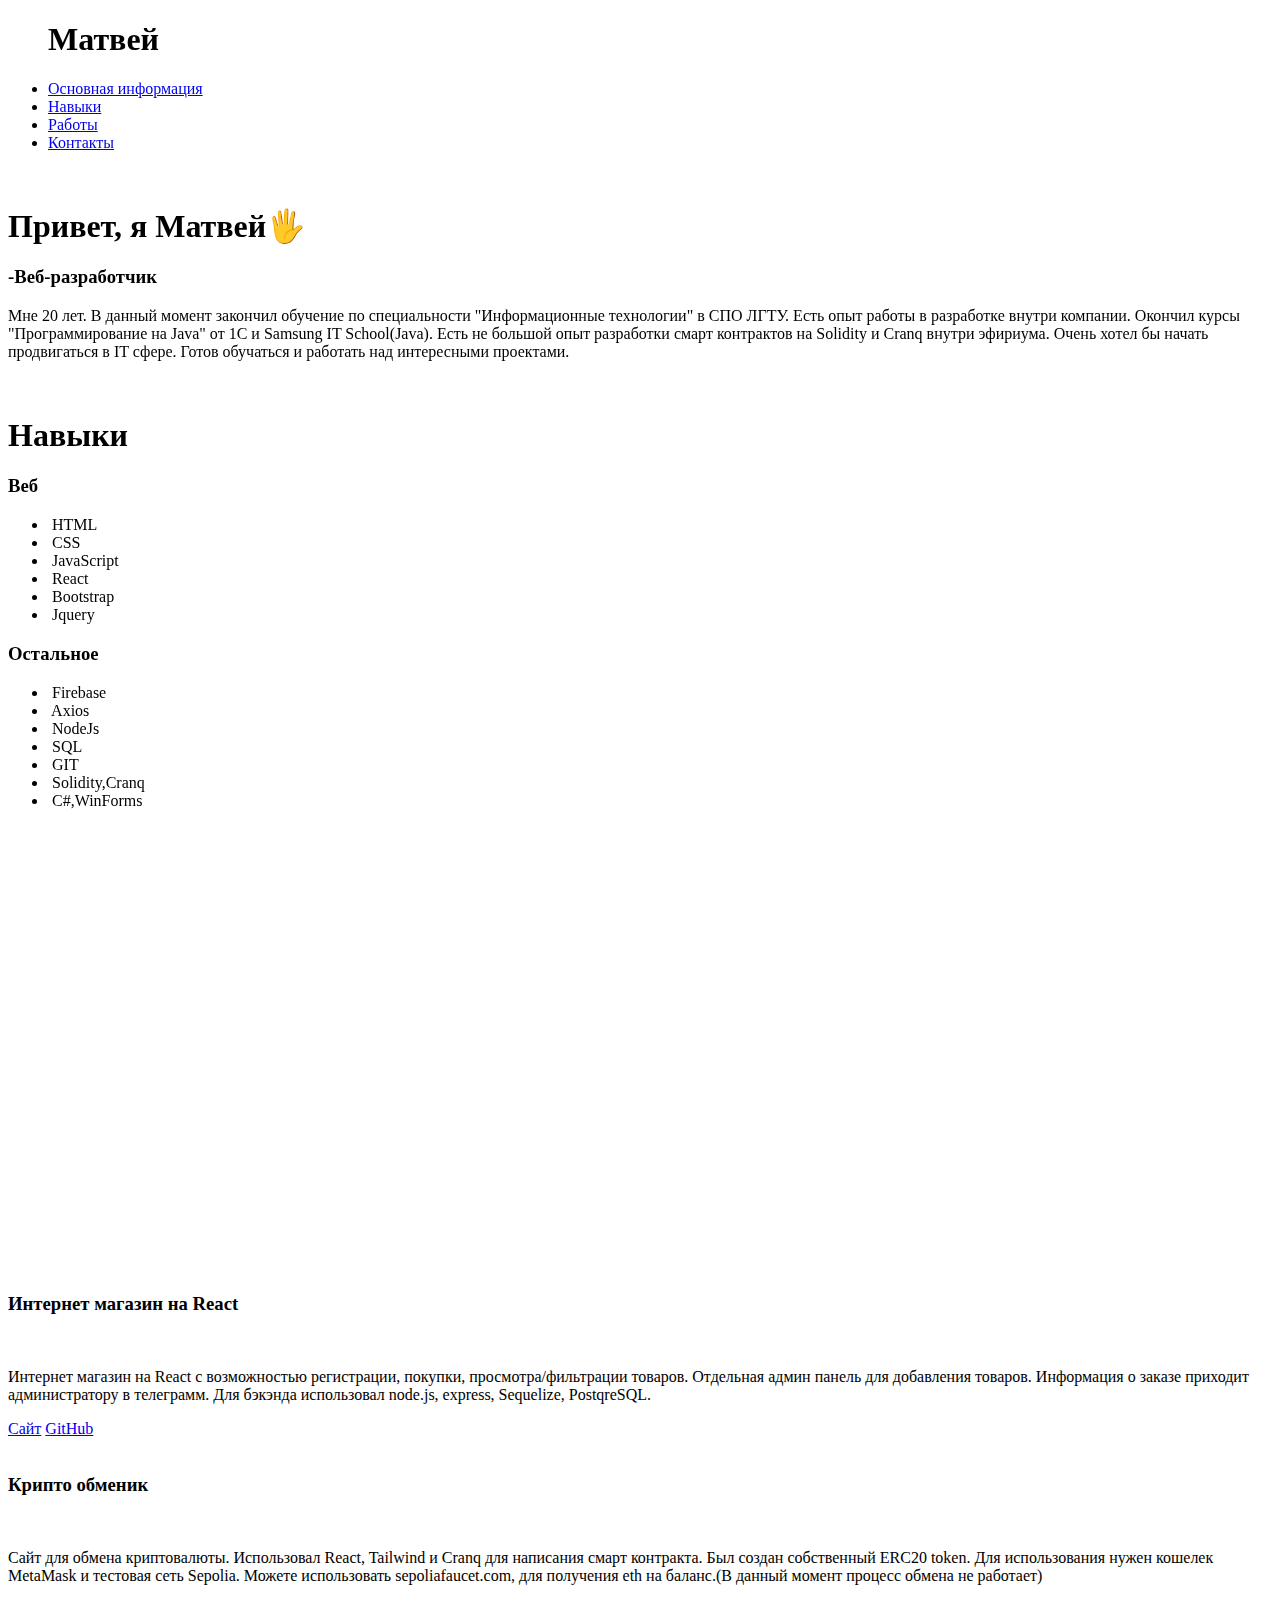
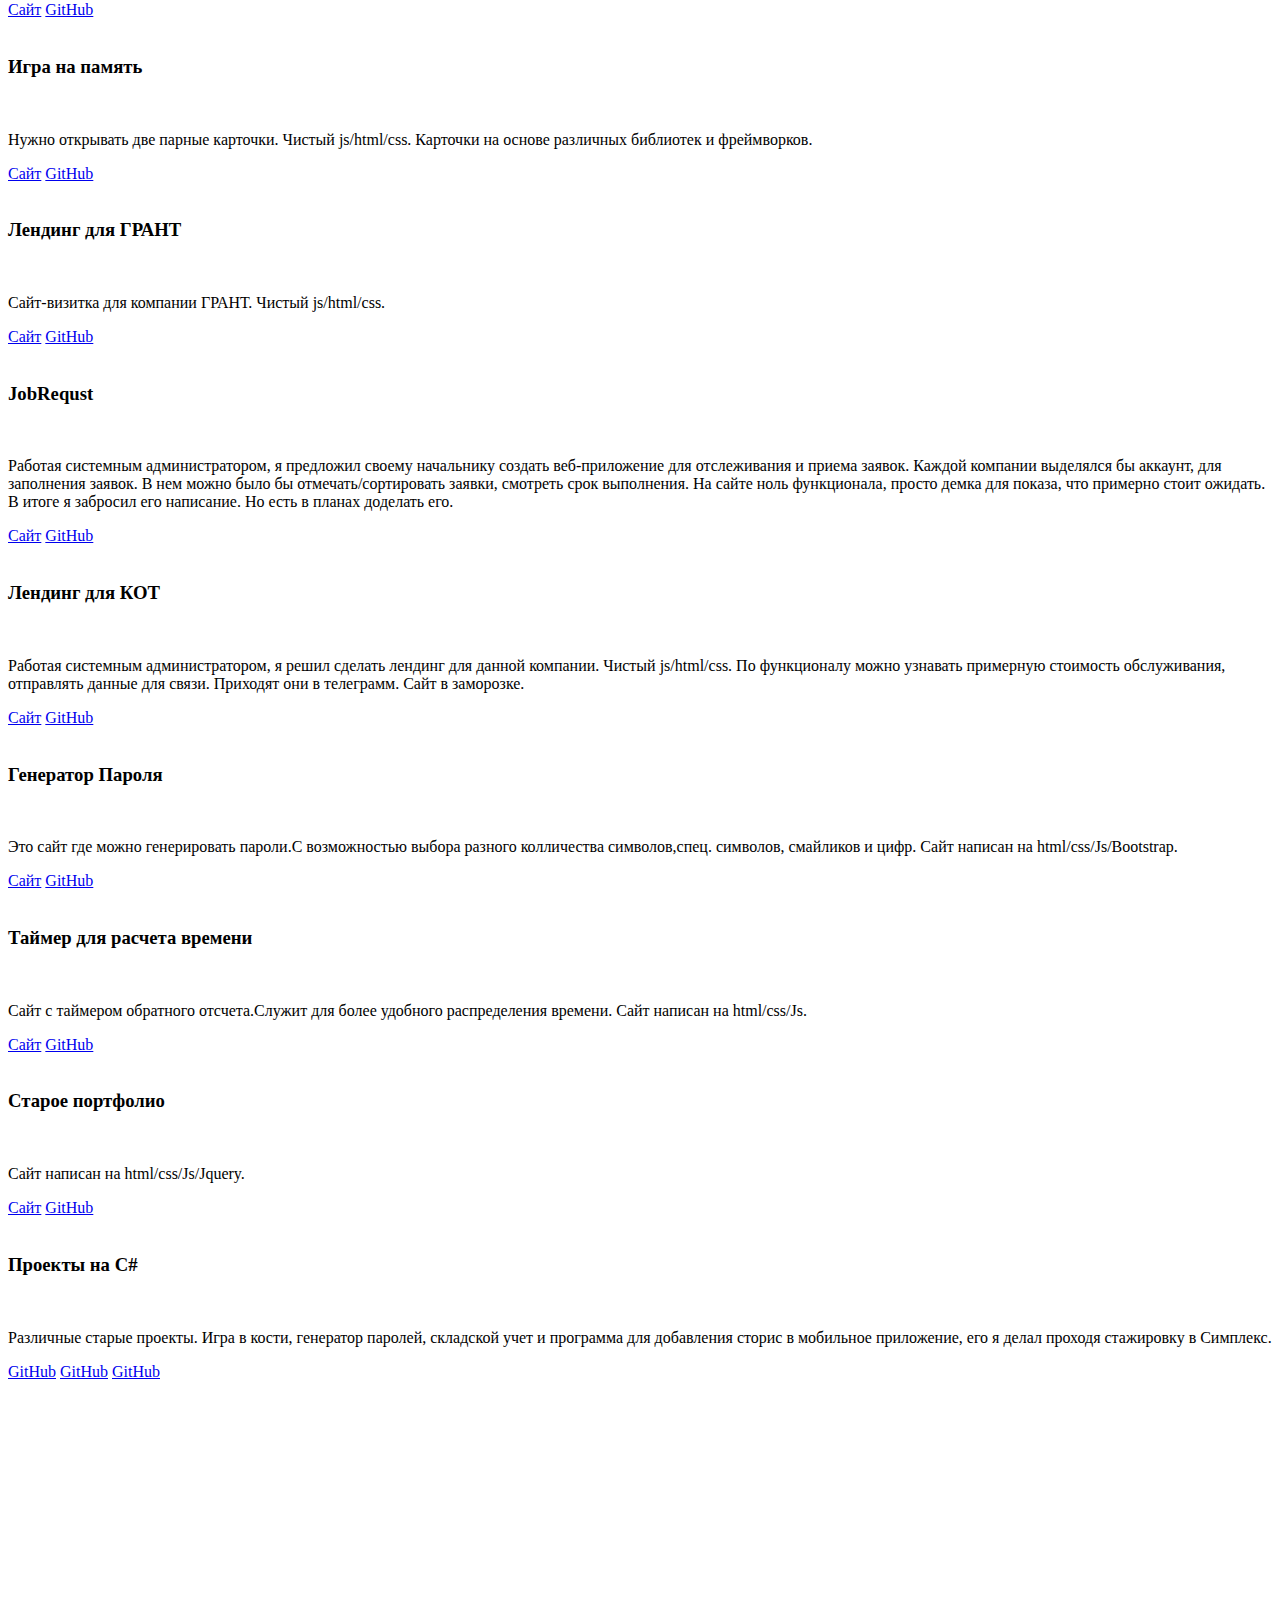
==== commit bb7d52c9: "Portfolio" ====
--- a/index.html
+++ b/index.html
@@ -4,9 +4,9 @@
         <meta charset="UTF-8">
         <meta name="viewport" content="width=device-width, initial-scale=1.0">
         <title>Портфолио</title>
-        <link rel="icon" href="/image/shark.ico" type="image/x-icon">
-        <link rel="shortcut icon" href="/image/shark.ico" type="image/x-icon">
-        <link rel="stylesheet" href="/style.css">
+        <link rel="icon" href="/Portfolio/image/shark.ico" type="image/x-icon">
+        <link rel="shortcut icon" href="/Portfolio/image/shark.ico" type="image/x-icon">
+        <link rel="stylesheet" href="/Portfolio/style.css">
         <link rel="preconnect" href="https://fonts.googleapis.com">
         <link rel="preconnect" href="https://fonts.gstatic.com" crossorigin>
         <link href="https://fonts.googleapis.com/css2?family=Inter:wght@500&display=swap" rel="stylesheet">
@@ -36,7 +36,7 @@
             <div class="wrapper">
                 <div class="about" id="info" >
                     <div data-aos="flip-left" class="about__images">
-                        <img   src="/image/shark.jpeg" alt="">
+                        <img   src="/Portfolio/image/shark.jpeg" alt="">
                     </div>
                     <div  data-aos="flip-right" class="about__text">
                         <h1 >Привет, я Матвей🖐️</h1>
@@ -49,7 +49,7 @@
                     </div>
                 </div>
                 <div class="images__scroll">  
-                    <img src="/image/scrolldown.png" alt="">
+                    <img src="/Portfolio/image/scrolldown.png" alt="">
                 </div>
                 <div class="stack__container">
                     <div class="stack" id="stack" >
@@ -60,24 +60,24 @@
                         <div  data-aos="fade-down-right" class="stackcard__web">
                          <h3>Веб</h3>
                          <ul>
-                            <li> <img class="checkmark" src="/image/checkmark.png" alt=""> HTML</li>
-                            <li><img class="checkmark" src="/image/checkmark.png" alt=""> CSS</li>
-                            <li><img class="checkmark" src="/image/checkmark.png" alt=""> JavaScript</li>
-                            <li><img class="checkmark" src="/image/checkmark.png" alt=""> React</li>
-                            <li><img class="checkmark" src="/image/checkmark.png" alt=""> Bootstrap</li>
-                            <li><img class="checkmark" src="/image/checkmark.png" alt=""> Jquery</li>
+                            <li> <img class="checkmark" src="/Portfolio/image/checkmark.png" alt=""> HTML</li>
+                            <li><img class="checkmark" src="/Portfolio/image/checkmark.png" alt=""> CSS</li>
+                            <li><img class="checkmark" src="/Portfolio/image/checkmark.png" alt=""> JavaScript</li>
+                            <li><img class="checkmark" src="/Portfolio/image/checkmark.png" alt=""> React</li>
+                            <li><img class="checkmark" src="/Portfolio/image/checkmark.png" alt=""> Bootstrap</li>
+                            <li><img class="checkmark" src="/Portfolio/image/checkmark.png" alt=""> Jquery</li>
                          </ul>
                         </div>
                         <div data-aos="fade-down-left" class="stackcard__other">
                             <h3>Остальное</h3>
                             <ul>
-                               <li><img class="checkmark" src="/image/checkmark.png" alt=""> Firebase</li>
-                               <li><img class="checkmark" src="/image/checkmark.png" alt=""> Axios</li>
-                               <li><img class="checkmark" src="/image/checkmark.png" alt=""> NodeJs</li>
-                               <li><img class="checkmark" src="/image/checkmark.png" alt=""> SQL</li>
-                               <li><img class="checkmark" src="/image/checkmark.png" alt=""> GIT</li>
-                               <li><img class="checkmark" src="/image/checkmark.png" alt=""> Solidity,Cranq</li>
-                               <li><img class="checkmark" src="/image/checkmark.png" alt=""> C#,WinForms</li>
+                               <li><img class="checkmark" src="/Portfolio/image/checkmark.png" alt=""> Firebase</li>
+                               <li><img class="checkmark" src="/Portfolio/image/checkmark.png" alt=""> Axios</li>
+                               <li><img class="checkmark" src="/Portfolio/image/checkmark.png" alt=""> NodeJs</li>
+                               <li><img class="checkmark" src="/Portfolio/image/checkmark.png" alt=""> SQL</li>
+                               <li><img class="checkmark" src="/Portfolio/image/checkmark.png" alt=""> GIT</li>
+                               <li><img class="checkmark" src="/Portfolio/image/checkmark.png" alt=""> Solidity,Cranq</li>
+                               <li><img class="checkmark" src="/Portfolio/image/checkmark.png" alt=""> C#,WinForms</li>
                             </ul>
                         </div>
                     </div>
@@ -93,7 +93,7 @@
                         data-aos-offset="300"
                         data-aos-easing="ease-in-sine" class="card-container">
                             <div class="card">
-                                <img  class="clickerM" src="/image/clicker.png" alt="">
+                                <img  class="clickerM" src="/Portfolio/image/clicker.png" alt="">
                               <h3 class="clickerM">Кликер</h3><br>
                               <p class="clickerM">Игра кликер на React с возможностью регистрации, прокачки уровня, просмотра 
                                 статистики игроков. В роли БД использовался Firebase.</p>
@@ -120,7 +120,7 @@
                           data-aos-offset="300"
                           data-aos-easing="ease-in-sine" class="card-container">
                             <div class="card">
-                                <img src="/image/metCount.png" alt="">
+                                <img src="/Portfolio/image/metCount.png" alt="">
                               <h3>Учет металла для <br>
                             пункта металлалома</h3><br>
                               <p>Веб-приложение на React для учета металла, в нем пользователь добавляет данные об принятом металле
@@ -148,7 +148,7 @@
     
                           <div class="card-container">
                             <div class="card">
-                                <img src="/image/shopimage/mainpagecard.png" alt="">
+                                <img src="/Portfolio/image/shopimage/mainpagecard.png" alt="">
                               <h3>Интернет магазин
                               на React</h3><br>
                               <p>Интернет магазин на React с возможностью регистрации, покупки, просмотра/фильтрации товаров.
@@ -175,7 +175,7 @@
     
                           <div class="card-container">
                             <div class="card">
-                                <img src="/image/сryptos.jpeg" alt="">
+                                <img src="/Portfolio/image/сryptos.jpeg" alt="">
                               <h3>Крипто обменик</h3><br>
                               <p>Сайт для обмена криптовалюты. Использовал React, Tailwind и Cranq для написания смарт 
                                 контракта. Был создан собственный ERC20 token. Для использования нужен кошелек
@@ -203,7 +203,7 @@
     
                           <div class="card-container">
                             <div class="card">
-                                <img src="/image/memorygame.png" alt="">
+                                <img src="/Portfolio/image/memorygame.png" alt="">
                               <h3>Игра на память</h3><br>
                               <p>Нужно открывать две парные карточки. Чистый js/html/css. Карточки на основе различных
                                 библиотек и фреймворков.
@@ -228,7 +228,7 @@
                           </div>
                           <div class="card-container">
                             <div class="card">
-                                <img src="/image/grant.png" alt="">
+                                <img src="/Portfolio/image/grant.png" alt="">
                               <h3>Лендинг для ГРАНТ</h3><br>
                               <p>Сайт-визитка для компании ГРАНТ. Чистый js/html/css.
                               </p>
@@ -252,7 +252,7 @@
                           </div>
                           <div class="card-container">
                             <div class="card">
-                                <img src="/image/JobRequest.png" alt="">
+                                <img src="/Portfolio/image/JobRequest.png" alt="">
                               <h3>JobRequst</h3><br>
                               <p>Работая системным администратором, я предложил своему начальнику создать веб-приложение для 
                                 отслеживания и приема заявок. Каждой компании выделялся бы аккаунт, для заполнения заявок.
@@ -280,7 +280,7 @@
                           </div>
                           <div class="card-container">
                             <div class="card">
-                                <img src="/image/KOT.png" alt="">
+                                <img src="/Portfolio/image/KOT.png" alt="">
                               <h3>Лендинг для КОТ</h3><br>
                               <p>Работая системным администратором, я решил сделать лендинг для данной компании. Чистый js/html/css.
                                  По функционалу можно узнавать примерную стоимость 
@@ -306,7 +306,7 @@
                           </div>
                           <div class="card-container">
                             <div class="card">
-                                <img src="/image/passgen.png" alt="">
+                                <img src="/Portfolio/image/passgen.png" alt="">
                               <h3>Генератор Пароля</h3><br>
                               <p>Это сайт где можно генерировать пароли.С возможностью выбора разного 
                                 колличества символов,спец. символов, смайликов и цифр. Сайт написан на html/css/Js/Bootstrap.
@@ -331,7 +331,7 @@
                           </div>
                           <div class="card-container">
                             <div class="card">
-                                <img src="/image/timerimage.png" alt="">
+                                <img src="/Portfolio/image/timerimage.png" alt="">
                               <h3>Таймер для расчета времени</h3><br>
                               <p>Сайт с таймером обратного отсчета.Служит для более удобного распределения времени. Сайт написан на html/css/Js.
                               </p>
@@ -356,7 +356,7 @@
 
                           <div class="card-container">
                             <div class="card">
-                                <img src="/image/oldportfolio.png" alt="">
+                                <img src="/Portfolio/image/oldportfolio.png" alt="">
                               <h3>Старое портфолио</h3><br>
                               <p>Сайт написан на html/css/Js/Jquery.
                               </p>
@@ -381,7 +381,7 @@
 
                           <div class="card-container">
                             <div class="card">
-                                <img src="/image/warehouse.png" alt="">
+                                <img src="/Portfolio/image/warehouse.png" alt="">
                               <h3>Проекты на C#</h3><br>
                               <p>Различные старые проекты. Игра в кости, генератор паролей, складской 
                                 учет и программа для добавления сторис в мобильное приложение,
@@ -431,10 +431,10 @@
             </div>
             
         </main>
-        <script src="/script.js"></script>
+        <script src="/Portfolio/script.js"></script>
     </body>
     <script>
         AOS.init();
     </script>
    
-</html>+</html>
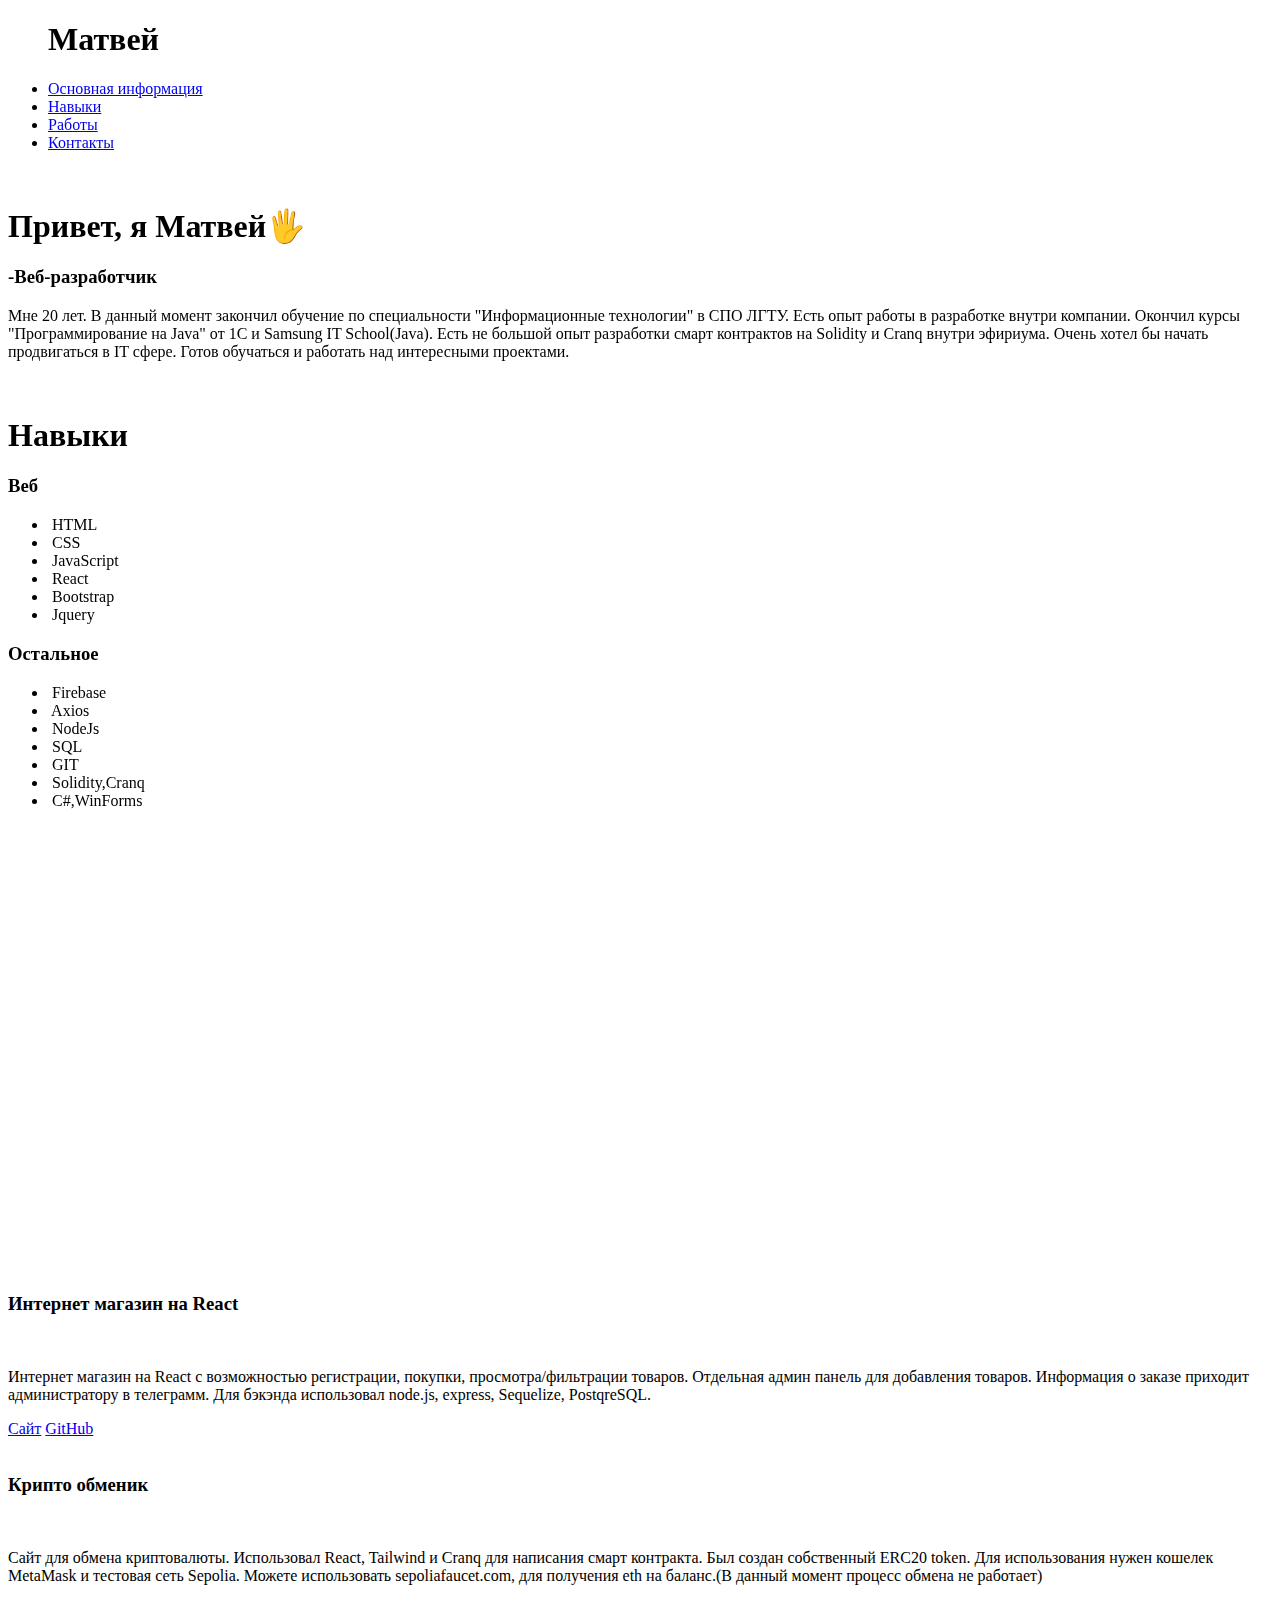
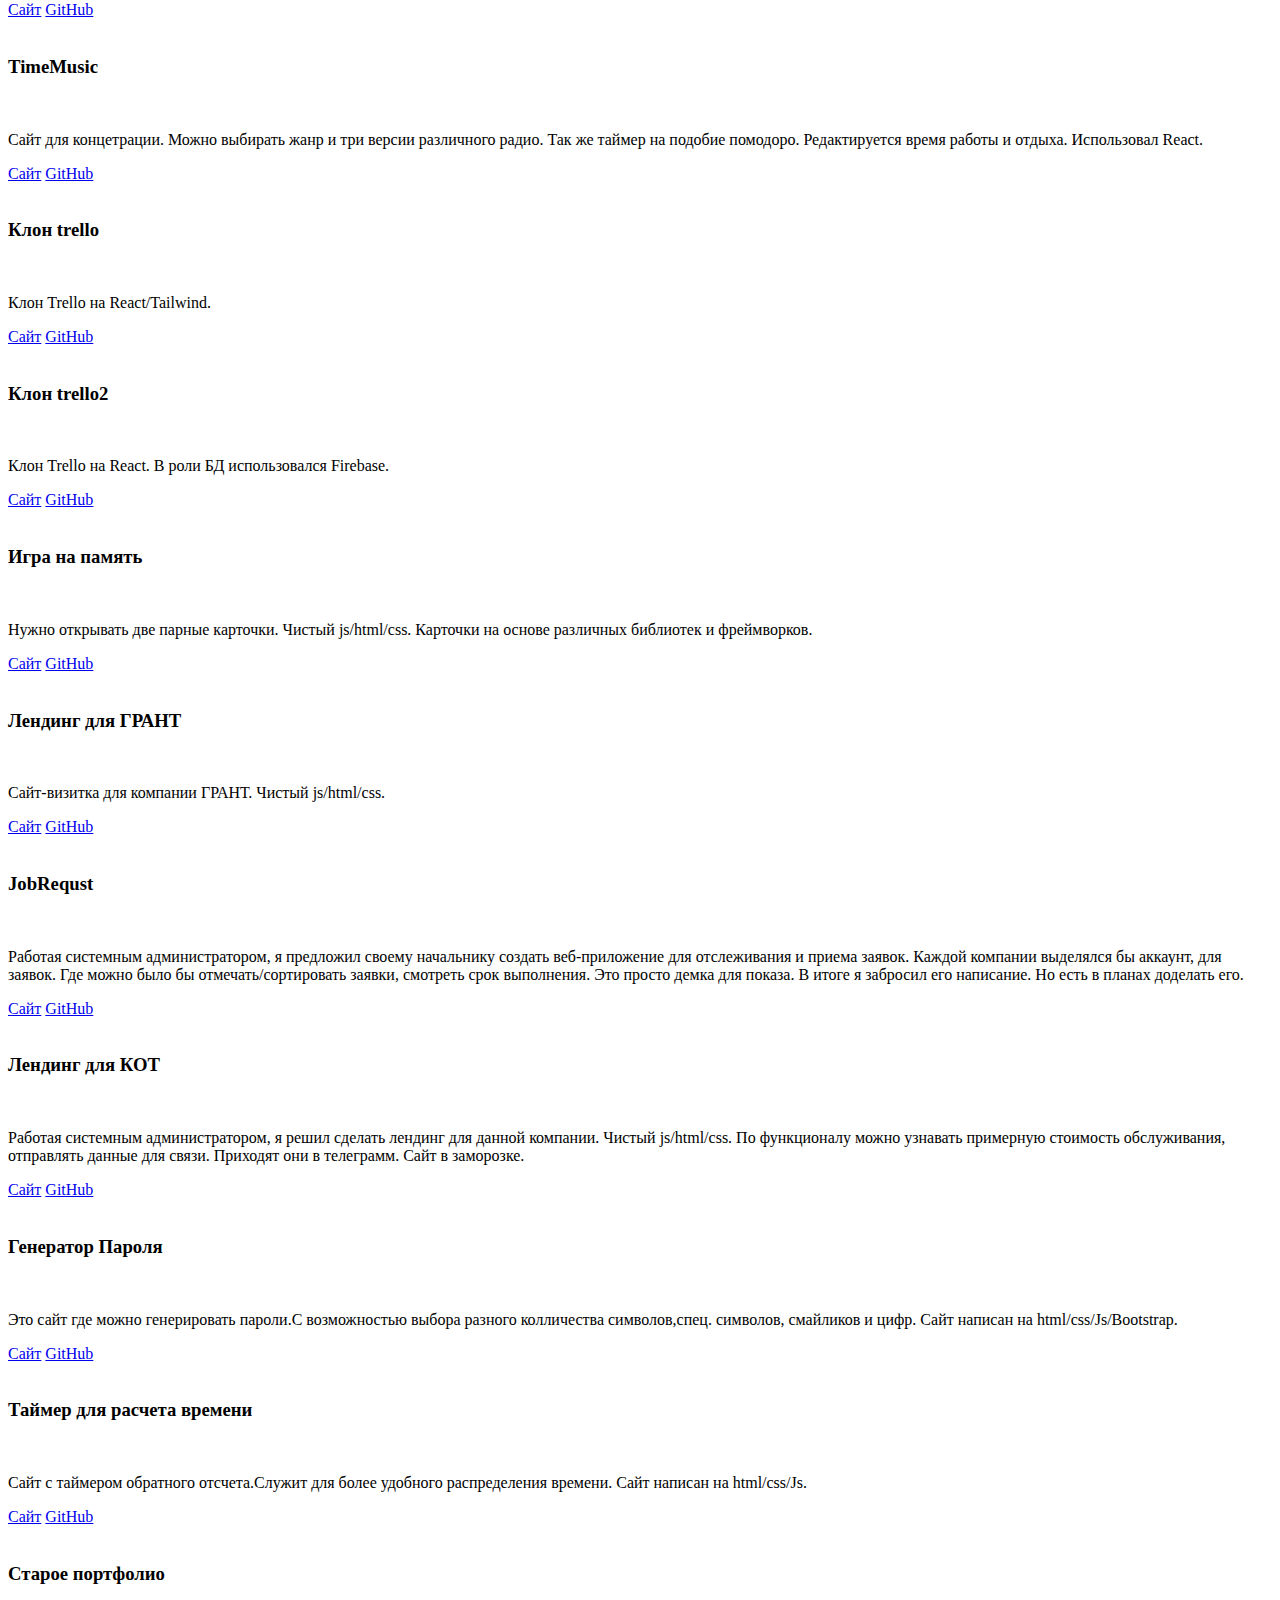
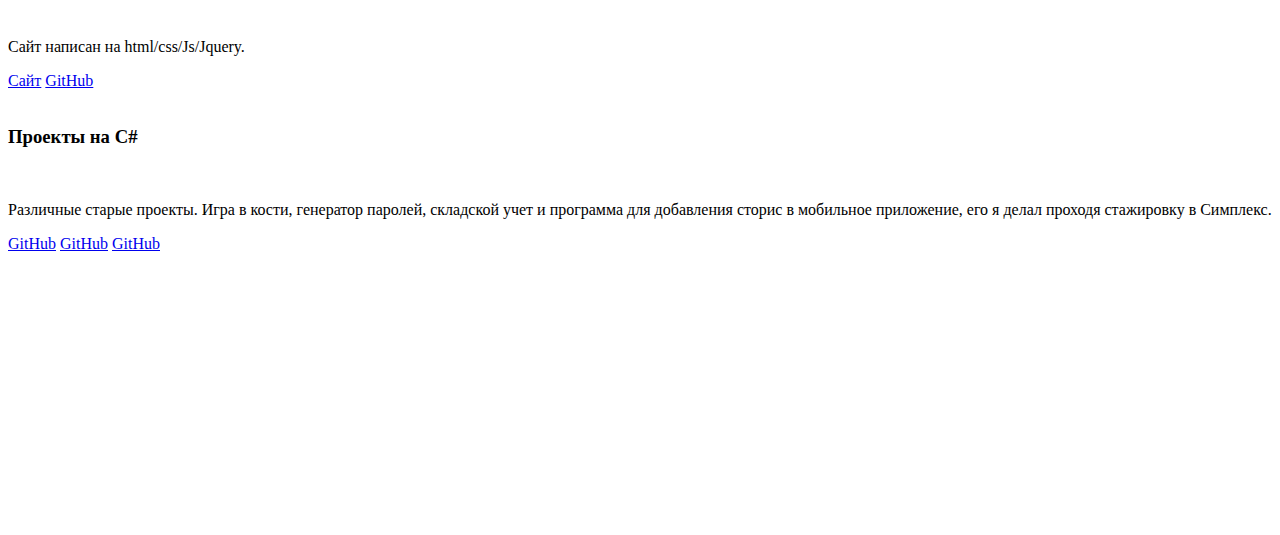
==== commit d775a8b4: "add 3 card" ====
--- a/index.html
+++ b/index.html
@@ -155,7 +155,7 @@
                                  Отдельная админ панель для добавления товаров. Информация о заказе приходит
                                  администратору в телеграмм. Для бэкэнда использовал node.js, express, Sequelize, PostqreSQL.</p>
                                 <div class="button__card">
-                                    <a  href="/petshop.html">Сайт</a>
+                                    <a  href="/Portfolio/petshop.html">Сайт</a>
                                     <a target="_blank" href="https://github.com/DMiteE/PetShop">GitHub</a>
                                   </div>
                               <div class="layers">
@@ -200,6 +200,81 @@
                               </div>
                             </div> 
                           </div>
+                         <div class="card-container">
+                            <div class="card">
+                                <img src="/Portfolio/image/timemusic.png" alt="">
+                              <h3>TimeMusic</h3><br>
+                              <p>Сайт для концетрации. Можно выбирать жанр и три версии различного радио. Так же 
+                                таймер на подобие помодоро. Редактируется время работы и отдыха. Использовал React.
+                              </p>
+                                <div class="button__card">
+                                    <a target="_blank" href="https://cerulean-sunflower-2af607.netlify.app/">Сайт</a>
+                                    <a target="_blank" href="https://github.com/DMiteE/MucicTime">GitHub</a>
+                                  </div>
+                              <div class="layers">
+                                <div class="layer"></div>
+                                <div class="layer"></div>
+                                <div class="layer"></div>
+                                <div class="layer"></div>
+                                <div class="layer"></div>
+                                <div class="layer"></div>
+                                <div class="layer"></div>
+                                <div class="layer"></div>
+                                <div class="layer"></div>
+                                <div class="layer"></div>   
+                              </div>
+                            </div> 
+                          </div>
+
+                          <div class="card-container">
+                            <div class="card">
+                                <img src="/Portfolio/image/trello1.png" alt="">
+                              <h3>Клон trello</h3><br>
+                              <p>Клон Trello на React/Tailwind.
+                              </p>
+                                <div class="button__card">
+                                    <a target="_blank" href="https://dmitee.github.io/TestTask/">Сайт</a>
+                                    <a target="_blank" href="https://github.com/DMiteE/TestTask">GitHub</a>
+                                  </div>
+                              <div class="layers">
+                                <div class="layer"></div>
+                                <div class="layer"></div>
+                                <div class="layer"></div>
+                                <div class="layer"></div>
+                                <div class="layer"></div>
+                                <div class="layer"></div>
+                                <div class="layer"></div>
+                                <div class="layer"></div>
+                                <div class="layer"></div>
+                                <div class="layer"></div>   
+                              </div>
+                            </div> 
+                          </div>
+
+                          <div class="card-container">
+                            <div class="card">
+                                <img src="/Portfolio/image/timemusic.png" alt="">
+                              <h3>Клон trello2</h3><br>
+                              <p>Клон Trello на React. В роли БД использовался Firebase.
+                              </p>
+                                <div class="button__card">
+                                    <a target="_blank" href="https://stupendous-starlight-c6447c.netlify.app/">Сайт</a>
+                                    <a target="_blank" href="https://github.com/DMiteE/TestTask2">GitHub</a>
+                                  </div>
+                              <div class="layers">
+                                <div class="layer"></div>
+                                <div class="layer"></div>
+                                <div class="layer"></div>
+                                <div class="layer"></div>
+                                <div class="layer"></div>
+                                <div class="layer"></div>
+                                <div class="layer"></div>
+                                <div class="layer"></div>
+                                <div class="layer"></div>
+                                <div class="layer"></div>   
+                              </div>
+                            </div> 
+                          </div>
     
                           <div class="card-container">
                             <div class="card">
@@ -255,9 +330,9 @@
                                 <img src="/Portfolio/image/JobRequest.png" alt="">
                               <h3>JobRequst</h3><br>
                               <p>Работая системным администратором, я предложил своему начальнику создать веб-приложение для 
-                                отслеживания и приема заявок. Каждой компании выделялся бы аккаунт, для заполнения заявок.
-                                 В нем можно было бы отмечать/сортировать заявки, смотреть срок выполнения. На сайте ноль функционала, просто демка для показа, 
-                                что примерно стоит ожидать. В итоге я забросил его написание. Но есть в планах доделать его.
+                                отслеживания и приема заявок. Каждой компании выделялся бы аккаунт, для заявок.
+                                 Где можно было бы отмечать/сортировать заявки, смотреть срок выполнения. Это просто демка для показа.
+                                  В итоге я забросил его написание. Но есть в планах доделать его.
 
                               </p>
                                 <div class="button__card">
@@ -361,8 +436,8 @@
                               <p>Сайт написан на html/css/Js/Jquery.
                               </p>
                                 <div class="button__card">
-                                    <a target="_blank" href="https://dmitee.github.io/Portfolio/">Сайт</a>
-                                    <a target="_blank" href="https://github.com/DMiteE/Portfolio">GitHub</a>
+                                    <a target="_blank" href="https://dmitee.github.io/Portfolio_Old/">Сайт</a>
+                                    <a target="_blank" href="https://github.com/DMiteE/Portfolio_Old">GitHub</a>
                                   </div>
                               <div class="layers">
                                 <div class="layer"></div>
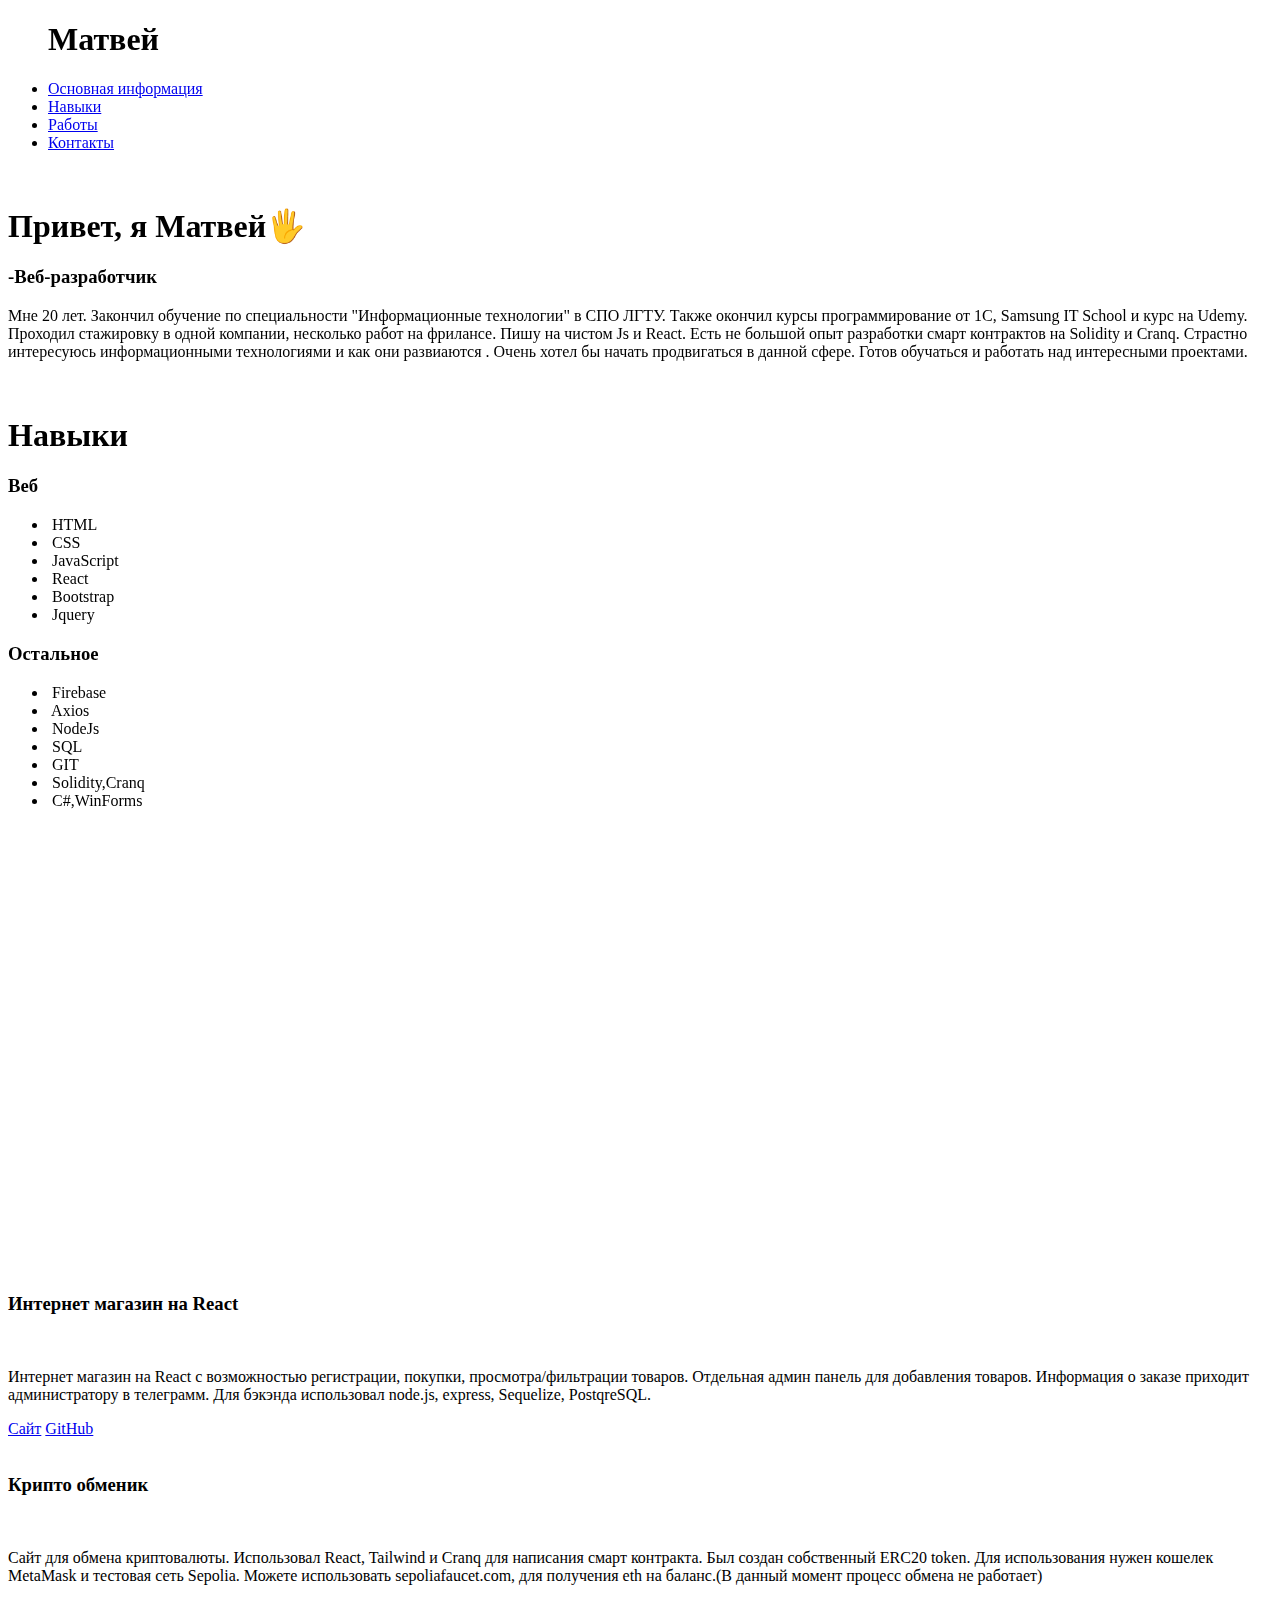
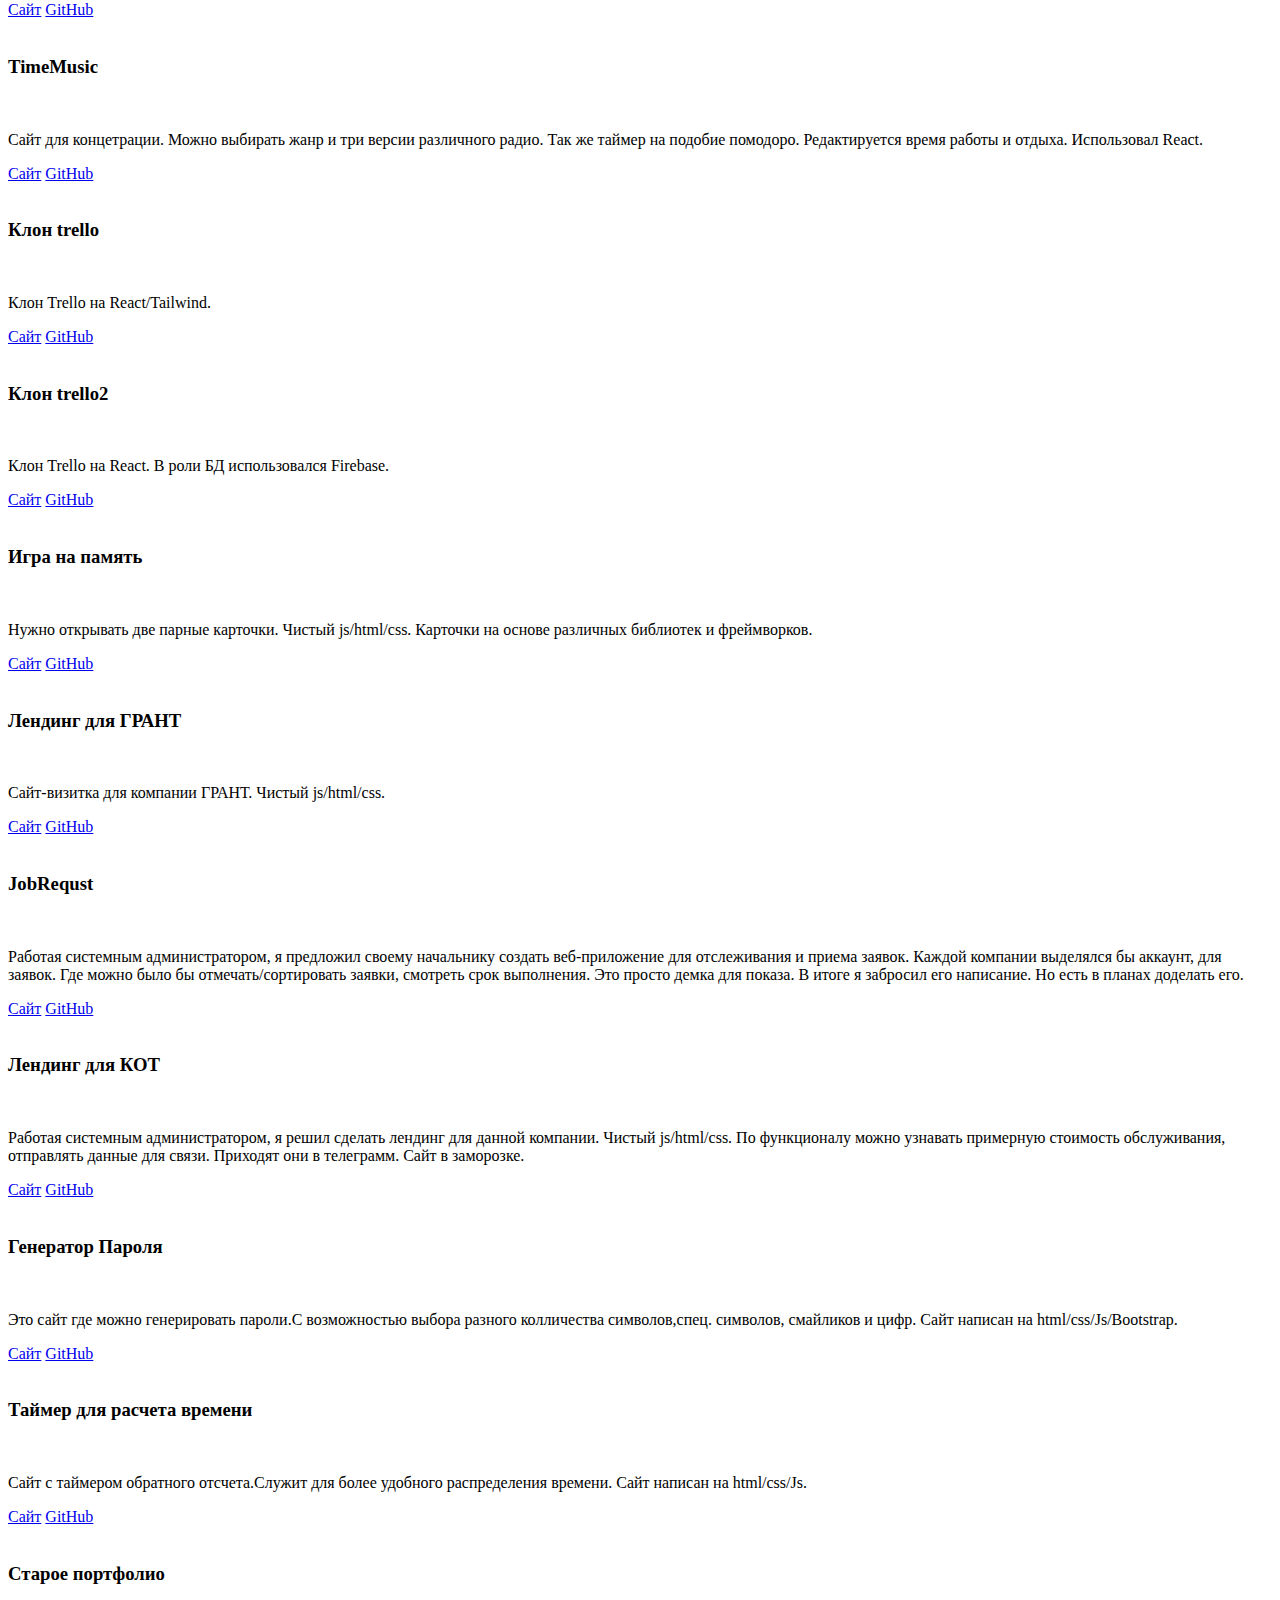
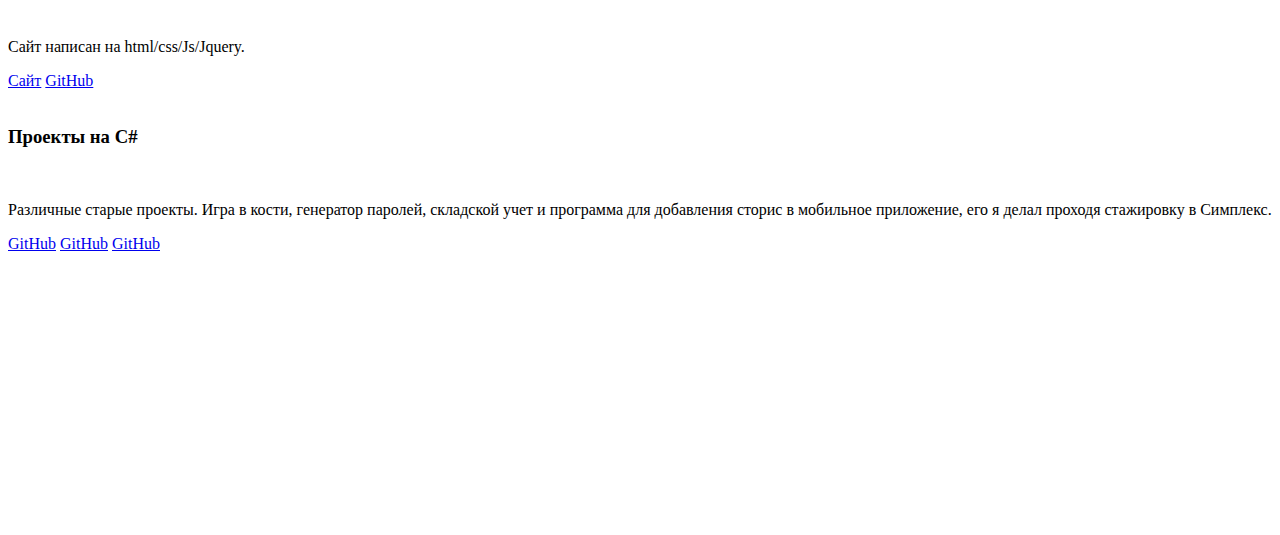
==== commit 50130225: "Update index.html" ====
--- a/index.html
+++ b/index.html
@@ -36,16 +36,18 @@
             <div class="wrapper">
                 <div class="about" id="info" >
                     <div data-aos="flip-left" class="about__images">
-                        <img   src="/Portfolio/image/shark.jpeg" alt="">
+                        <img   src="/Portfolio/image/webdev.png" alt="">
                     </div>
                     <div  data-aos="flip-right" class="about__text">
                         <h1 >Привет, я Матвей🖐️</h1>
                         <h3>-Веб-разработчик</h3>
-                        <p>Мне 20 лет. В данный момент закончил обучение по специальности "Информационные технологии" в СПО ЛГТУ.
-                           Есть опыт работы в разработке внутри компании. 
-                           Окончил курсы "Программирование на Java" от 1С и Samsung IT School(Java).
-                           Есть не большой опыт разработки смарт контрактов на Solidity и Cranq внутри эфириума. Очень хотел бы начать
-                           продвигаться в IT сфере. Готов обучаться и работать над интересными проектами.</p>
+                        <p>Мне 20 лет. Закончил обучение по специальности "Информационные технологии" в СПО ЛГТУ.
+                           Также окончил курсы программирование от 1С, Samsung IT School и курс на Udemy. 
+                            Проходил стажировку в одной компании, несколько работ на фрилансе. Пишу на чистом Js и React.
+                            Есть не большой опыт разработки смарт контрактов на Solidity и Cranq.
+                            Страстно интересуюсь информационными технологиями и как они развиаются . 
+                            Очень хотел бы начать продвигаться в данной сфере. Готов обучаться и работать
+                            над интересными проектами. </p>
                     </div>
                 </div>
                 <div class="images__scroll">  
@@ -253,7 +255,7 @@
 
                           <div class="card-container">
                             <div class="card">
-                                <img src="/Portfolio/image/timemusic.png" alt="">
+                                <img src="/Portfolio/image/trello.png" alt="">
                               <h3>Клон trello2</h3><br>
                               <p>Клон Trello на React. В роли БД использовался Firebase.
                               </p>
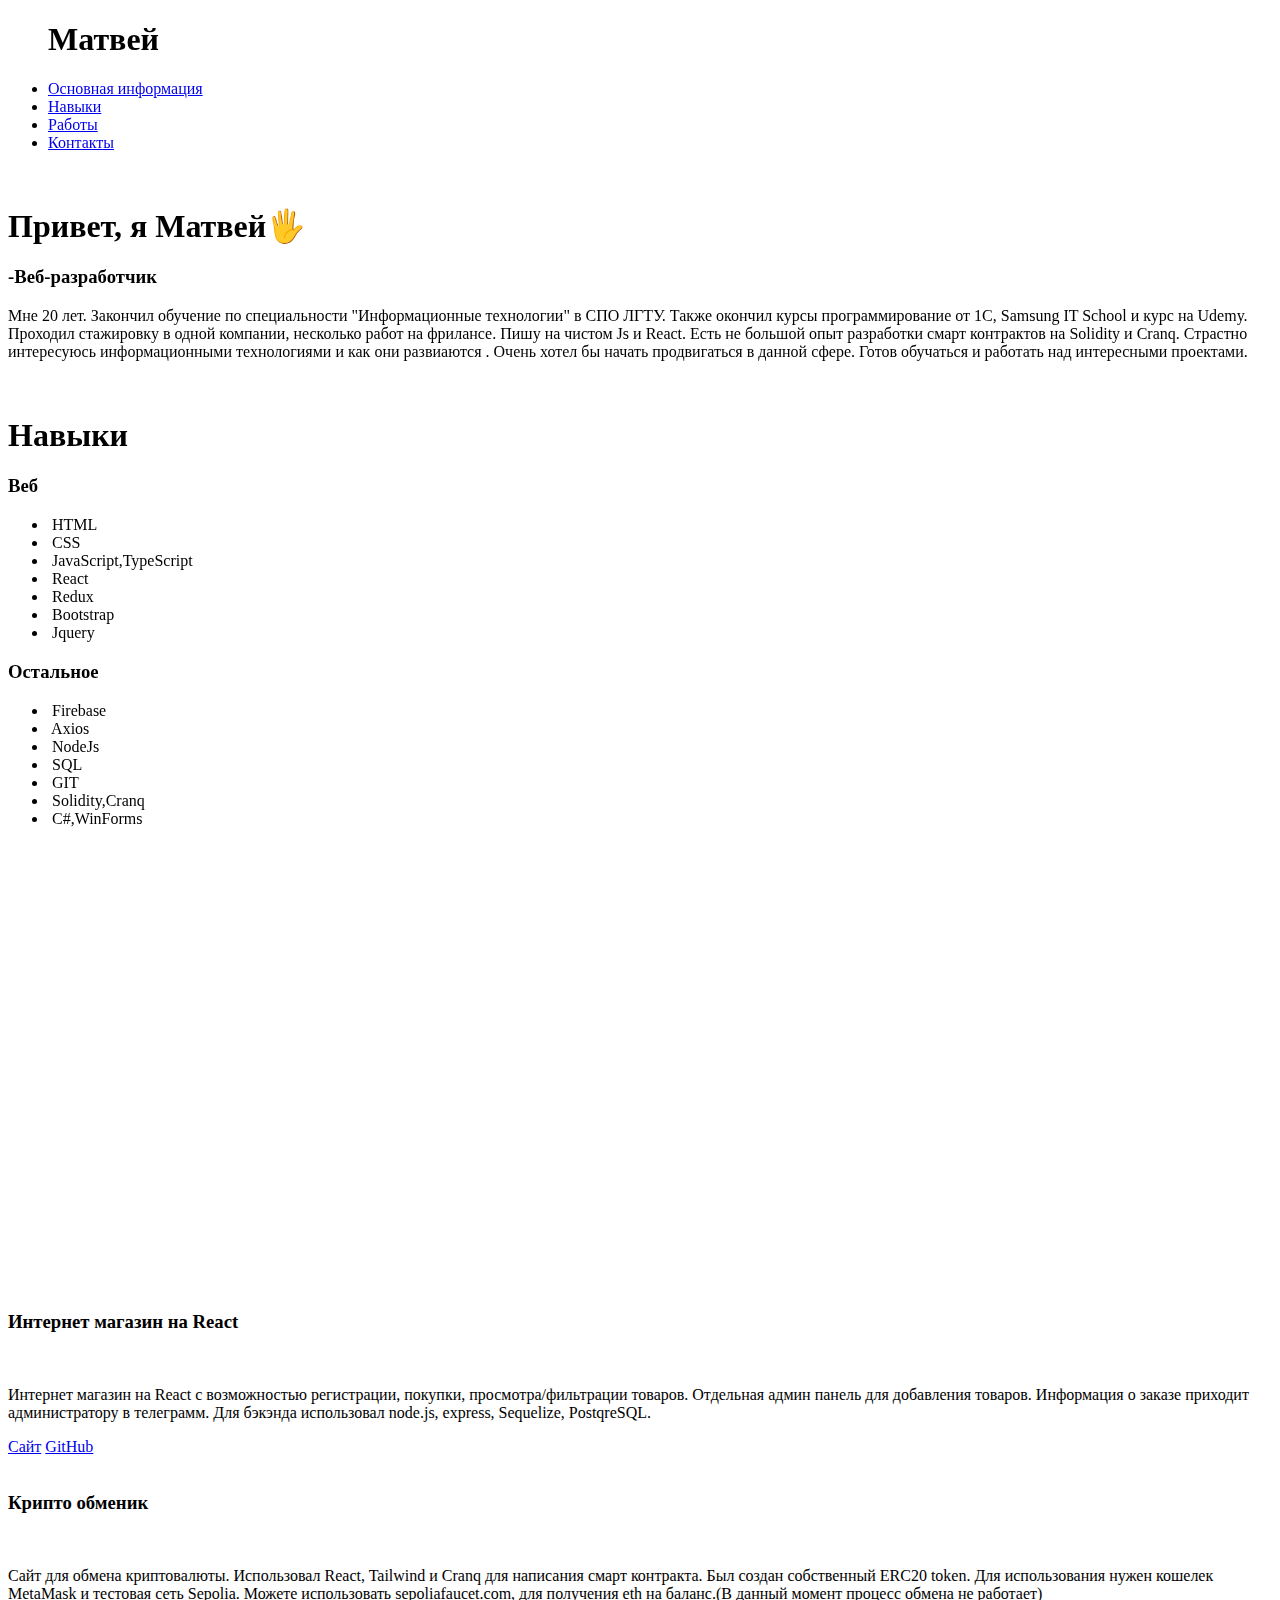
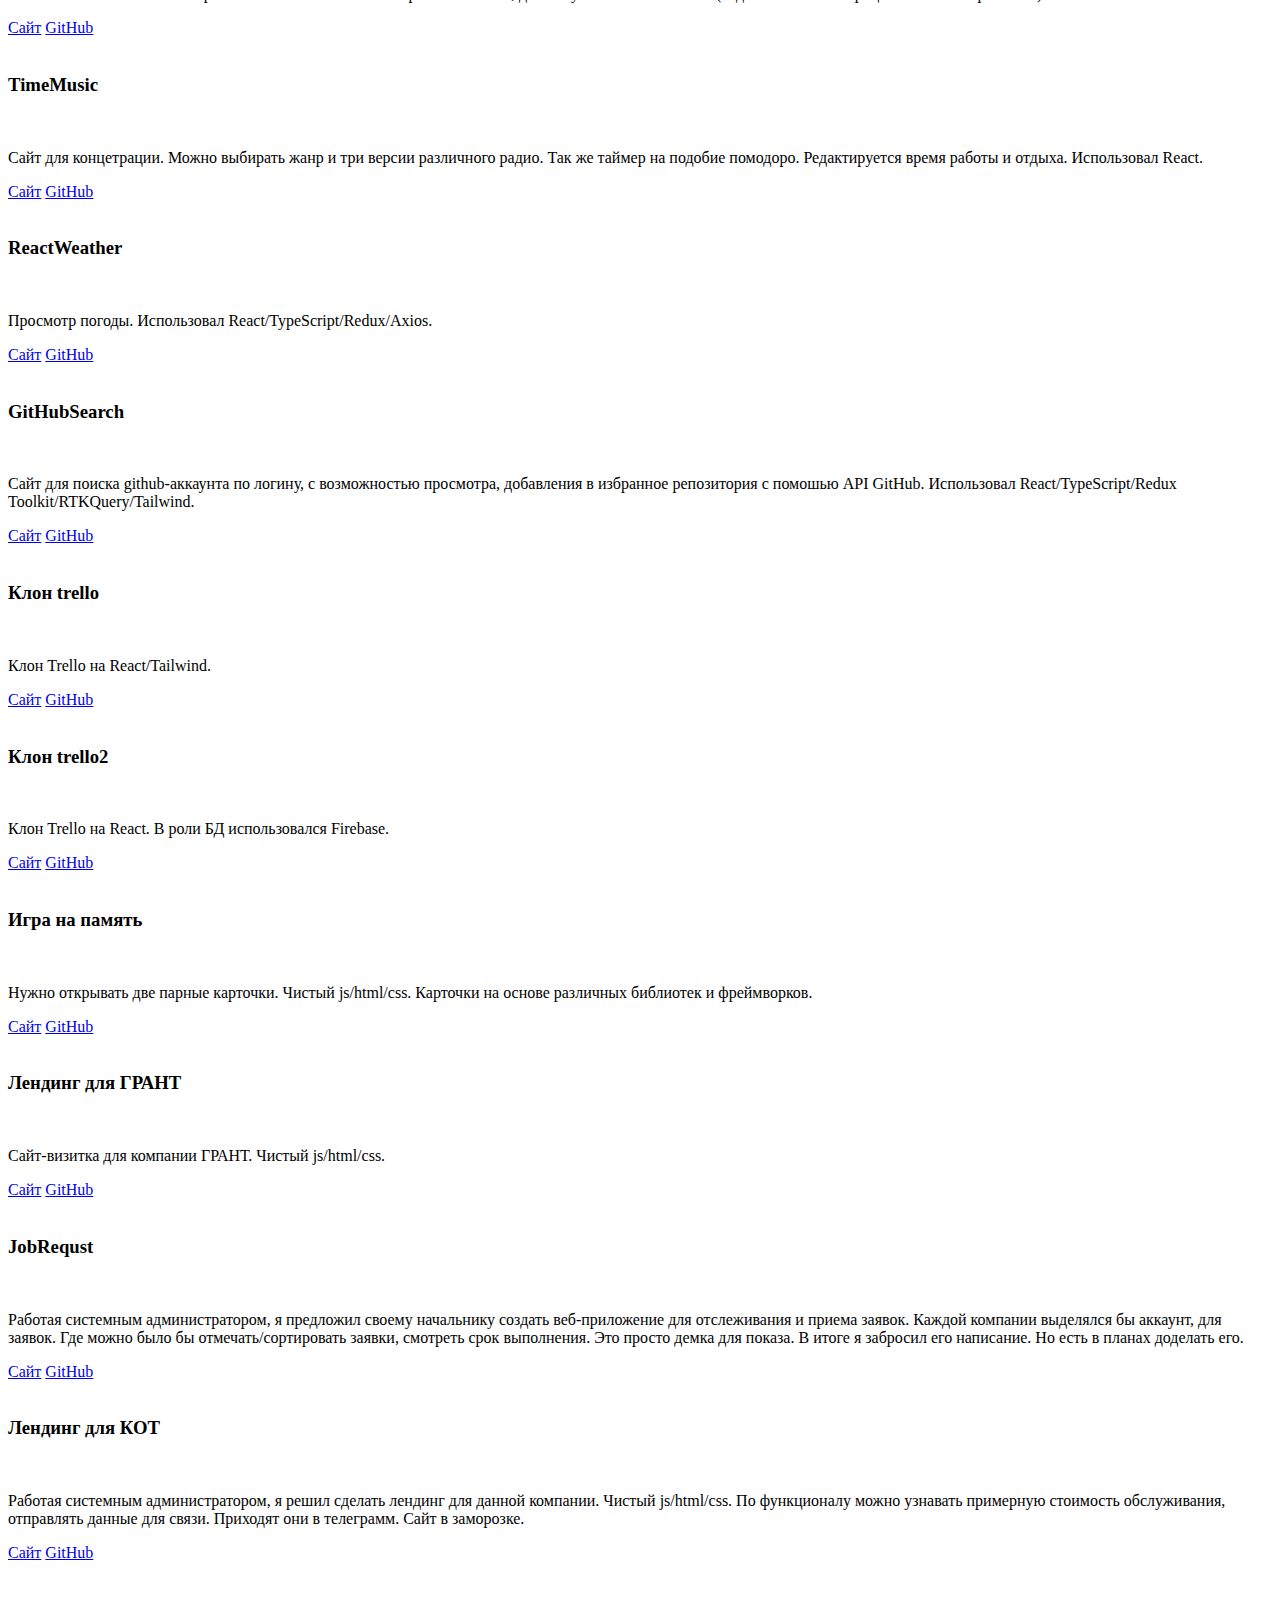
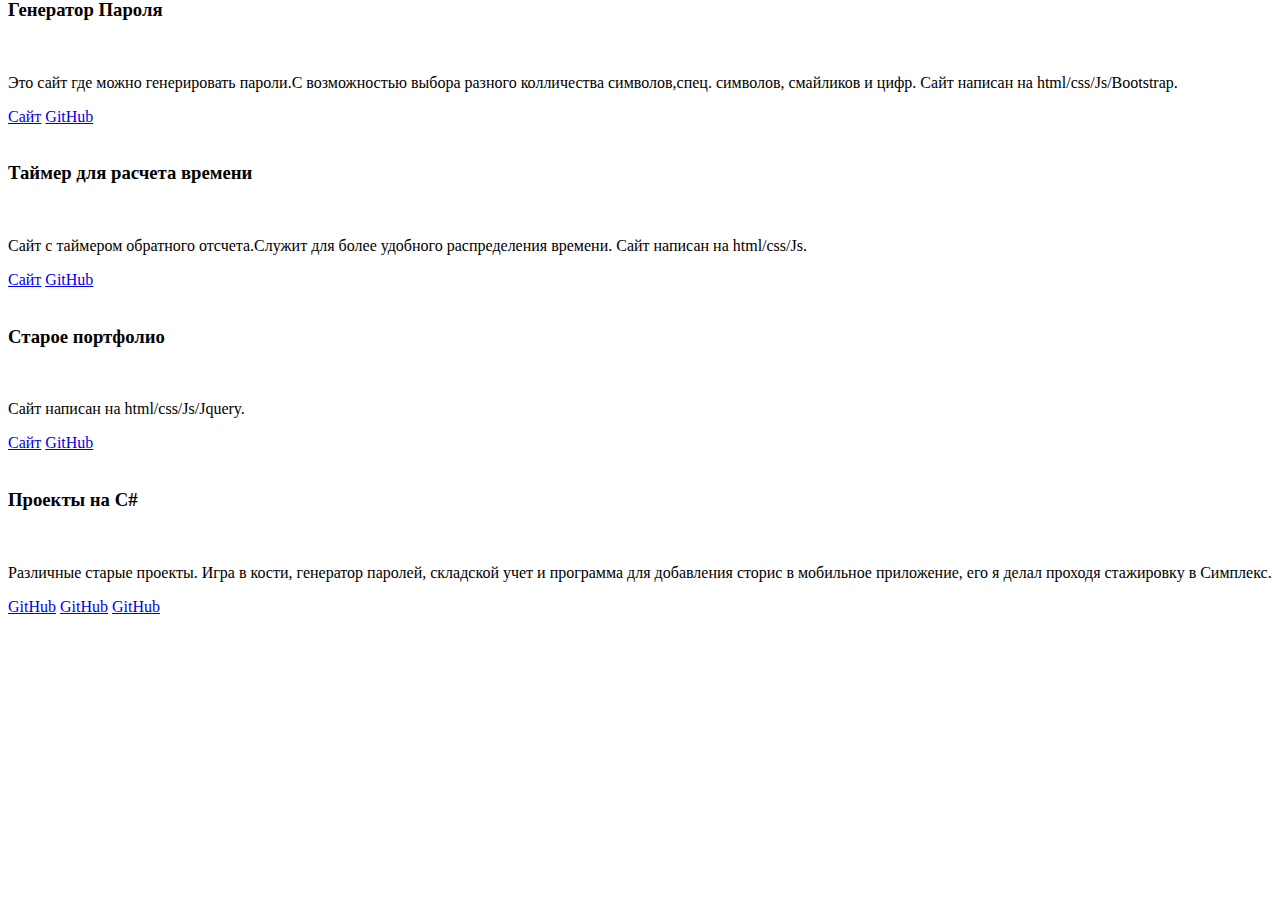
==== commit 83b86968: "Update index.html" ====
--- a/index.html
+++ b/index.html
@@ -64,8 +64,9 @@
                          <ul>
                             <li> <img class="checkmark" src="/Portfolio/image/checkmark.png" alt=""> HTML</li>
                             <li><img class="checkmark" src="/Portfolio/image/checkmark.png" alt=""> CSS</li>
-                            <li><img class="checkmark" src="/Portfolio/image/checkmark.png" alt=""> JavaScript</li>
+                            <li><img class="checkmark" src="/Portfolio/image/checkmark.png" alt=""> JavaScript,TypeScript</li>
                             <li><img class="checkmark" src="/Portfolio/image/checkmark.png" alt=""> React</li>
+                             <li><img class="checkmark" src="/Portfolio/image/checkmark.png" alt=""> Redux</li>
                             <li><img class="checkmark" src="/Portfolio/image/checkmark.png" alt=""> Bootstrap</li>
                             <li><img class="checkmark" src="/Portfolio/image/checkmark.png" alt=""> Jquery</li>
                          </ul>
@@ -227,7 +228,58 @@
                               </div>
                             </div> 
                           </div>
-
+                        
+                          <div class="card-container">
+                            <div class="card">
+                                <img src="/Portfolio/image/weather.png" alt="">
+                              <h3>ReactWeather</h3><br>
+                              <p>Просмотр погоды. Использовал React/TypeScript/Redux/Axios.
+                              </p>
+                                <div class="button__card">
+                                    <a target="_blank" href="https://gentle-bubblegum-61225c.netlify.app/">Сайт</a>
+                                    <a target="_blank" href="https://github.com/DMiteE/reactWeatherTes">GitHub</a>
+                                  </div>
+                              <div class="layers">
+                                <div class="layer"></div>
+                                <div class="layer"></div>
+                                <div class="layer"></div>
+                                <div class="layer"></div>
+                                <div class="layer"></div>
+                                <div class="layer"></div>
+                                <div class="layer"></div>
+                                <div class="layer"></div>
+                                <div class="layer"></div>
+                                <div class="layer"></div>   
+                              </div>
+                            </div> 
+                          </div>
+                        
+                         <div class="card-container">
+                            <div class="card">
+                                <img src="/Portfolio/image/ghsearch.png" alt="">
+                              <h3>GitHubSearch</h3><br>
+                              <p>Сайт для поиска github-аккаунта по логину, с возможностью просмотра, добавления в избранное репозитория с помошью API GitHub.
+                                  Использовал React/TypeScript/Redux Toolkit/RTKQuery/Tailwind.
+                              </p>
+                                <div class="button__card">
+                                    <a target="_blank" href="https://lustrous-mochi-af105d.netlify.app/">Сайт</a>
+                                    <a target="_blank" href="https://github.com/DMiteE/githubSearch">GitHub</a>
+                                  </div>
+                              <div class="layers">
+                                <div class="layer"></div>
+                                <div class="layer"></div>
+                                <div class="layer"></div>
+                                <div class="layer"></div>
+                                <div class="layer"></div>
+                                <div class="layer"></div>
+                                <div class="layer"></div>
+                                <div class="layer"></div>
+                                <div class="layer"></div>
+                                <div class="layer"></div>   
+                              </div>
+                            </div> 
+                          </div>
+                        
                           <div class="card-container">
                             <div class="card">
                                 <img src="/Portfolio/image/trello1.png" alt="">
@@ -508,6 +560,8 @@
             </div>
             
         </main>
+        <script src="https://cdn.jsdelivr.net/npm/axios/dist/axios.min.js"></script>
+        <script src="/Portfolio/userinfo.js"></script>
         <script src="/Portfolio/script.js"></script>
     </body>
     <script>
